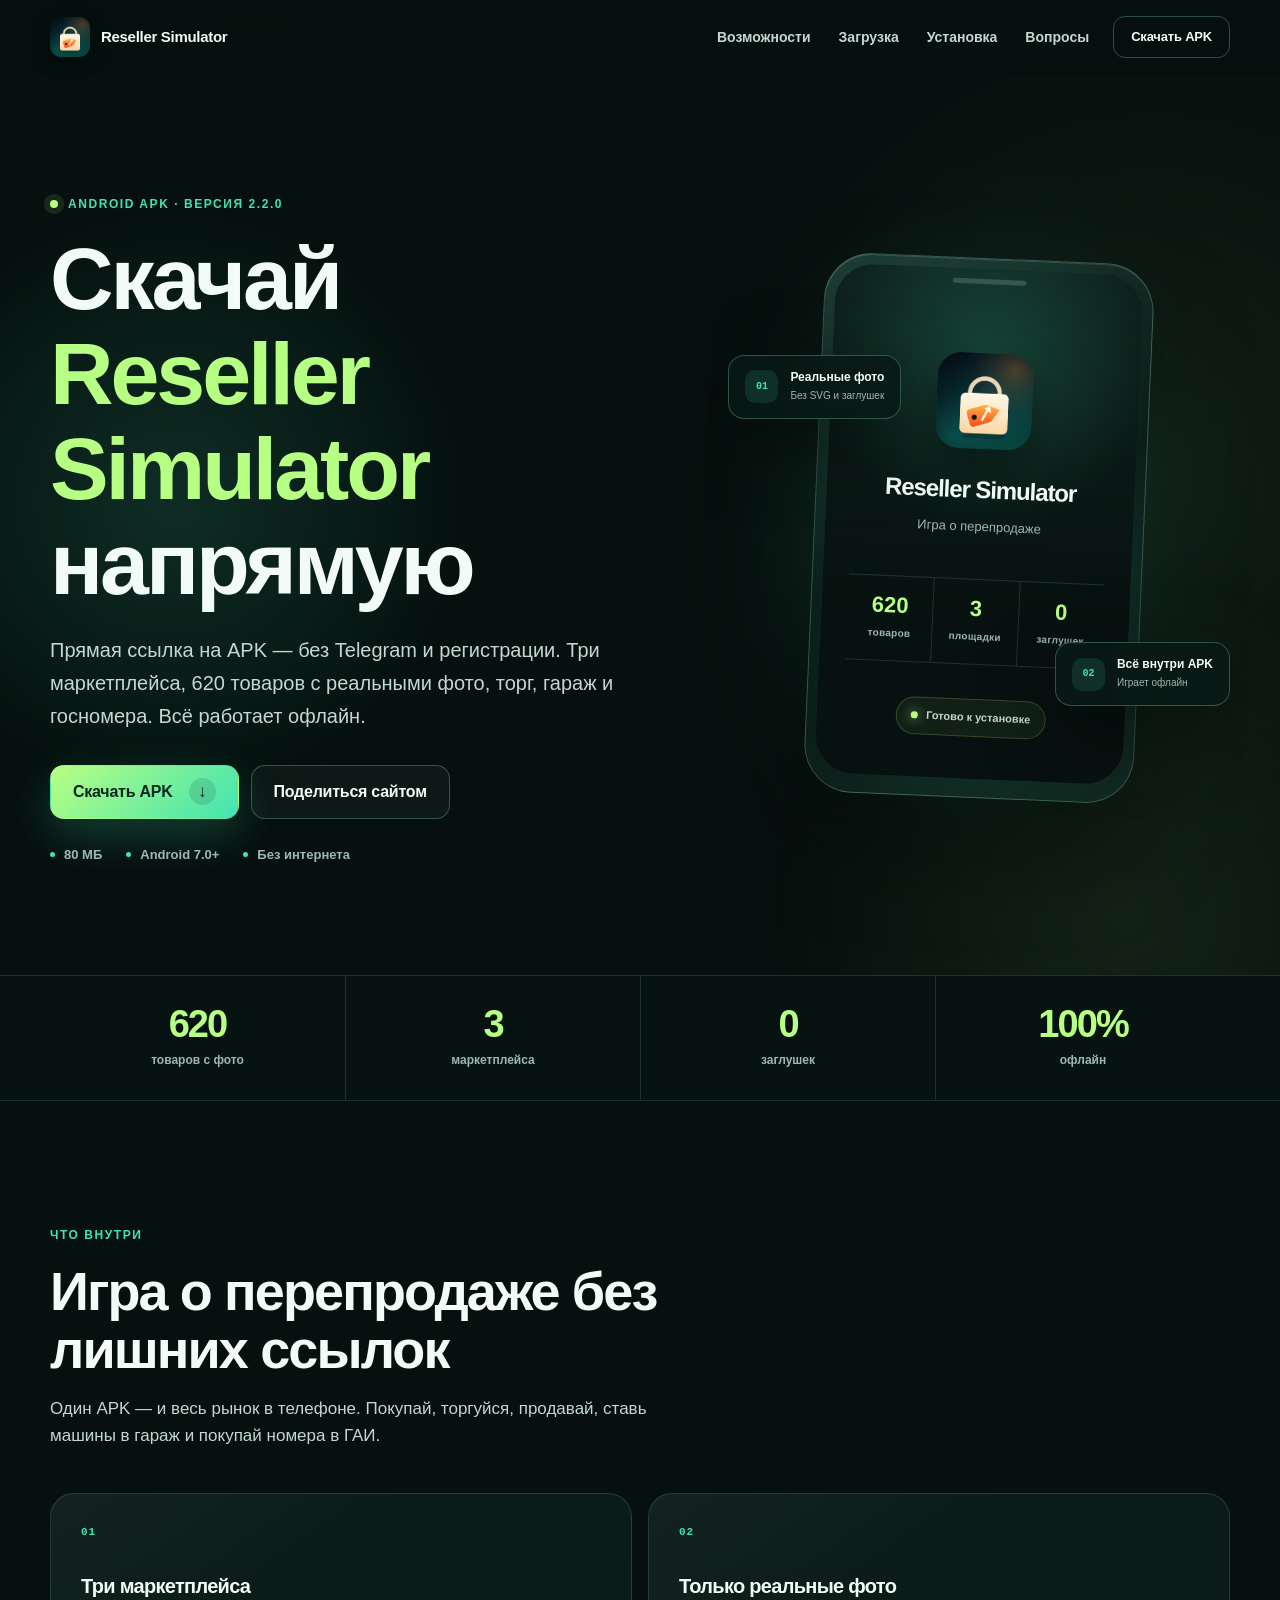
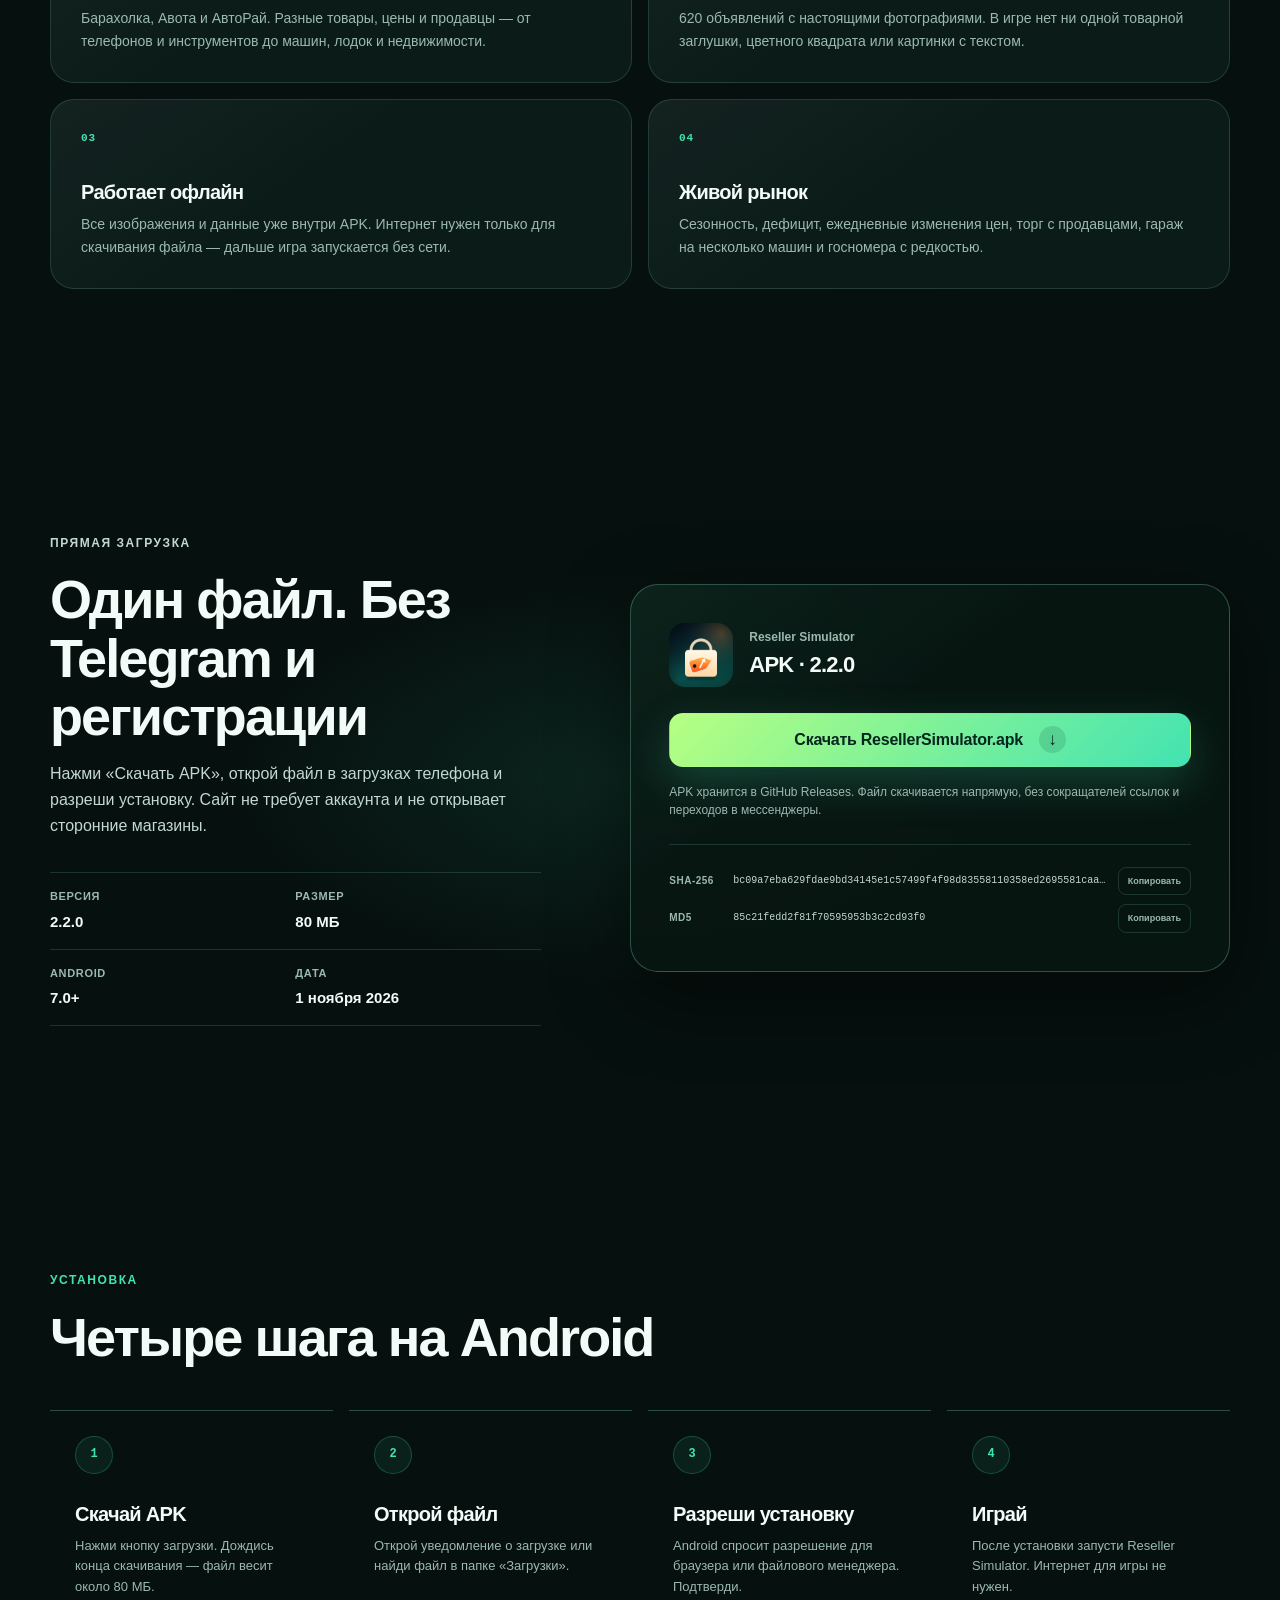
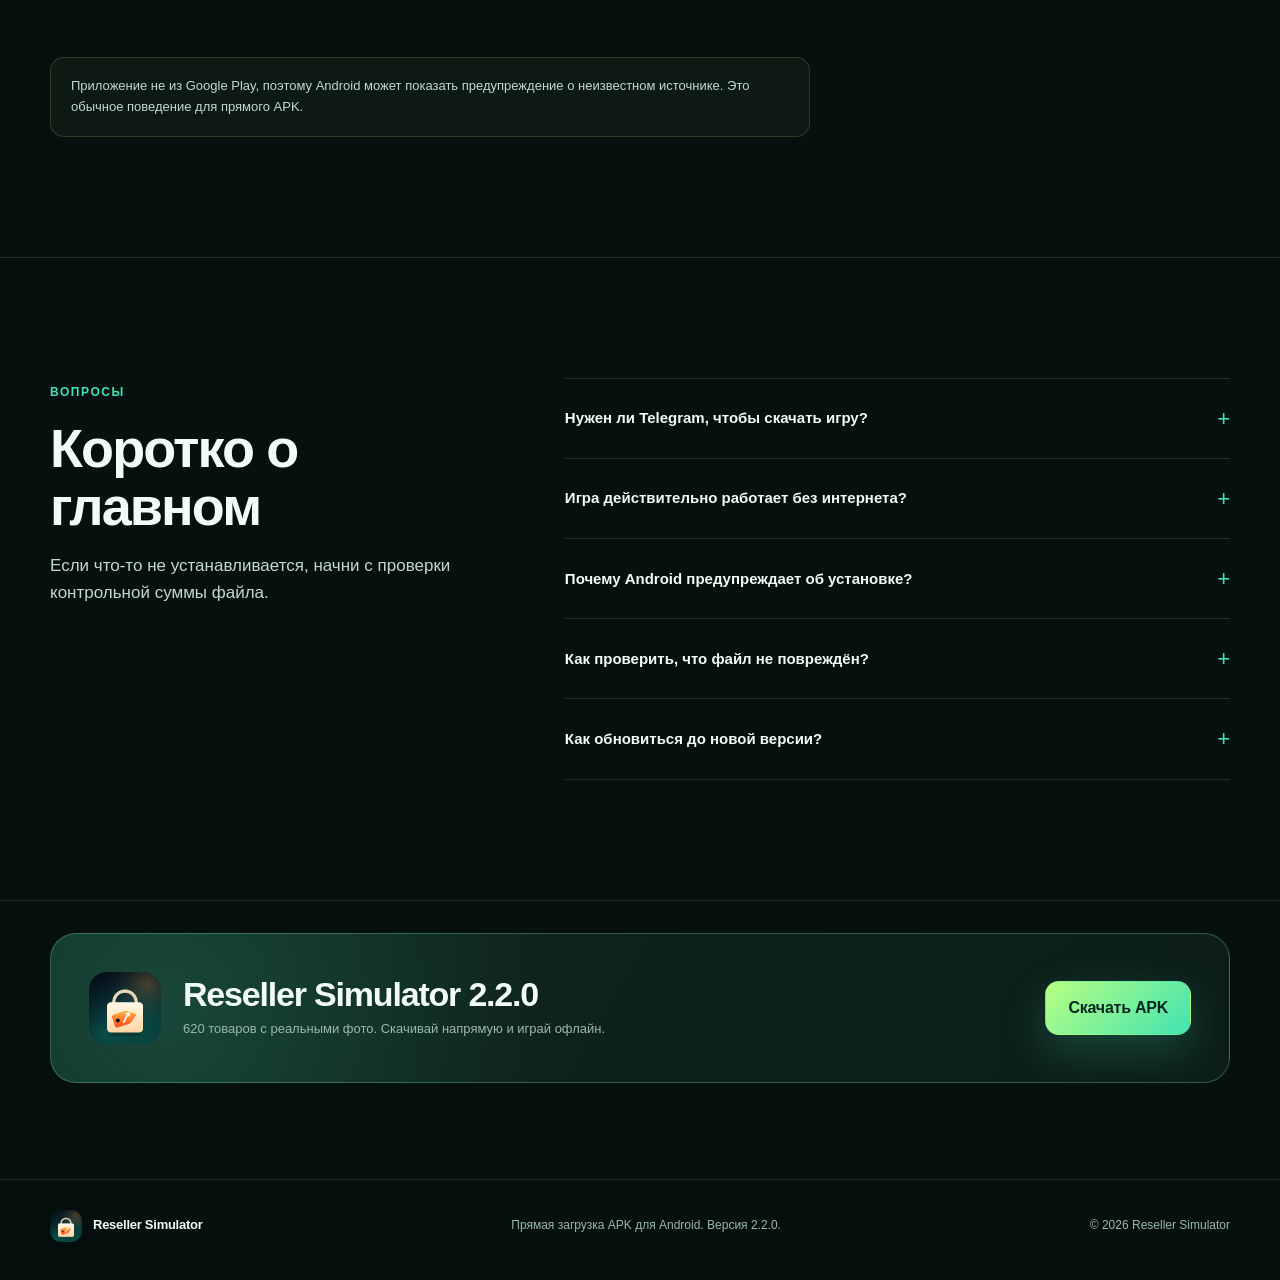
==== index.html @ 59c17ae8 "Add Reseller Simulator download site" ====
<!doctype html>
<html lang="ru">
  <head>
    <meta charset="UTF-8" />
    <meta name="viewport" content="width=device-width, initial-scale=1.0" />
    <title>Reseller Simulator — скачать APK для Android</title>
    <meta
      name="description"
      content="Прямая загрузка Reseller Simulator 2.2.0 для Android. 620 товаров с реальными фото, три маркетплейса, гараж, ГАИ и торг. Работает офлайн."
    />
    <meta name="theme-color" content="#07110f" />
    <meta property="og:type" content="website" />
    <meta property="og:title" content="Reseller Simulator — скачать APK" />
    <meta
      property="og:description"
      content="Прямая ссылка на APK без Telegram и регистрации. Версия 2.2.0, Android 7.0+, работает офлайн."
    />
    <meta property="og:image" content="./icon-512.png" />
    <link rel="icon" type="image/png" href="./icon-192.png" />
    <link rel="apple-touch-icon" href="./icon-192.png" />
    <link rel="stylesheet" href="./styles.css" />
    <script src="./app.js" defer></script>
  </head>
  <body>
    <a class="skip-link" href="#main">Перейти к содержимому</a>

    <header class="site-header">
      <div class="wrap header-inner">
        <a class="brand" href="./" aria-label="Reseller Simulator — на главную">
          <img src="./icon-192.png" alt="" width="40" height="40" />
          <span>Reseller Simulator</span>
        </a>

        <nav class="header-nav" aria-label="Основная навигация">
          <a href="#features">Возможности</a>
          <a href="#download">Загрузка</a>
          <a href="#install">Установка</a>
          <a href="#faq">Вопросы</a>
        </nav>

        <a class="button button-small" href="#download">Скачать APK</a>
      </div>
    </header>

    <main id="main">
      <section class="hero">
        <div class="hero-glow hero-glow-one" aria-hidden="true"></div>
        <div class="hero-glow hero-glow-two" aria-hidden="true"></div>

        <div class="wrap hero-grid">
          <div class="hero-copy">
            <p class="eyebrow">
              <span class="pulse-dot" aria-hidden="true"></span>
              Android APK · версия 2.2.0
            </p>

            <h1>Скачай <span>Reseller Simulator</span> напрямую</h1>

            <p class="lead">
              Прямая ссылка на APK — без Telegram и регистрации. Три маркетплейса,
              620 товаров с реальными фото, торг, гараж и госномера. Всё работает офлайн.
            </p>

            <div class="hero-actions">
              <a
                class="button button-primary button-download"
                href="https://github.com/ivan1241/reseller-simulator-site/releases/latest/download/ResellerSimulator.apk"
                download="ResellerSimulator-2.2.0.apk"
              >
                Скачать APK
                <span class="download-arrow" aria-hidden="true">↓</span>
              </a>
              <button class="button button-ghost" type="button" data-share>
                Поделиться сайтом
              </button>
            </div>

            <ul class="hero-meta" aria-label="Характеристики">
              <li>80 МБ</li>
              <li>Android 7.0+</li>
              <li>Без интернета</li>
            </ul>
          </div>

          <div class="hero-visual" aria-hidden="true">
            <div class="phone">
              <div class="phone-speaker"></div>
              <div class="phone-screen">
                <img src="./icon-512.png" alt="" width="96" height="96" />
                <strong>Reseller Simulator</strong>
                <span>Игра о перепродаже</span>

                <div class="phone-stats">
                  <div>
                    <b>620</b>
                    <small>товаров</small>
                  </div>
                  <div>
                    <b>3</b>
                    <small>площадки</small>
                  </div>
                  <div>
                    <b>0</b>
                    <small>заглушек</small>
                  </div>
                </div>

                <div class="phone-status">
                  <span class="status-dot"></span>
                  Готово к установке
                </div>
              </div>
            </div>

            <div class="float-card float-card-one">
              <span class="float-icon">01</span>
              <div>
                <strong>Реальные фото</strong>
                <small>Без SVG и заглушек</small>
              </div>
            </div>

            <div class="float-card float-card-two">
              <span class="float-icon">02</span>
              <div>
                <strong>Всё внутри APK</strong>
                <small>Играет офлайн</small>
              </div>
            </div>
          </div>
        </div>
      </section>

      <section class="stats-band" aria-label="Кратко об игре">
        <div class="wrap stats-grid">
          <div class="stat">
            <strong>620</strong>
            <span>товаров с фото</span>
          </div>
          <div class="stat">
            <strong>3</strong>
            <span>маркетплейса</span>
          </div>
          <div class="stat">
            <strong>0</strong>
            <span>заглушек</span>
          </div>
          <div class="stat">
            <strong>100%</strong>
            <span>офлайн</span>
          </div>
        </div>
      </section>

      <section class="section" id="features">
        <div class="wrap">
          <div class="section-head">
            <p class="eyebrow">Что внутри</p>
            <h2>Игра о перепродаже без лишних ссылок</h2>
            <p>
              Один APK — и весь рынок в телефоне. Покупай, торгуйся, продавай,
              ставь машины в гараж и покупай номера в ГАИ.
            </p>
          </div>

          <div class="feature-grid">
            <article class="feature-card">
              <span class="feature-number">01</span>
              <h3>Три маркетплейса</h3>
              <p>
                Барахолка, Авота и АвтоРай. Разные товары, цены и продавцы —
                от телефонов и инструментов до машин, лодок и недвижимости.
              </p>
            </article>

            <article class="feature-card">
              <span class="feature-number">02</span>
              <h3>Только реальные фото</h3>
              <p>
                620 объявлений с настоящими фотографиями. В игре нет ни одной
                товарной заглушки, цветного квадрата или картинки с текстом.
              </p>
            </article>

            <article class="feature-card">
              <span class="feature-number">03</span>
              <h3>Работает офлайн</h3>
              <p>
                Все изображения и данные уже внутри APK. Интернет нужен только
                для скачивания файла — дальше игра запускается без сети.
              </p>
            </article>

            <article class="feature-card">
              <span class="feature-number">04</span>
              <h3>Живой рынок</h3>
              <p>
                Сезонность, дефицит, ежедневные изменения цен, торг с продавцами,
                гараж на несколько машин и госномера с редкостью.
              </p>
            </article>
          </div>
        </div>
      </section>

      <section class="section download-section" id="download">
        <div class="wrap download-grid">
          <div class="download-copy">
            <p class="eyebrow">Прямая загрузка</p>
            <h2>Один файл. Без Telegram и регистрации</h2>
            <p>
              Нажми «Скачать APK», открой файл в загрузках телефона и разреши
              установку. Сайт не требует аккаунта и не открывает сторонние магазины.
            </p>

            <div class="release-meta">
              <div>
                <span>Версия</span>
                <strong>2.2.0</strong>
              </div>
              <div>
                <span>Размер</span>
                <strong>80 МБ</strong>
              </div>
              <div>
                <span>Android</span>
                <strong>7.0+</strong>
              </div>
              <div>
                <span>Дата</span>
                <strong>1 ноября 2026</strong>
              </div>
            </div>
          </div>

          <div class="download-card">
            <div class="download-card-head">
              <img src="./icon-192.png" alt="" width="64" height="64" />
              <div>
                <span>Reseller Simulator</span>
                <strong>APK · 2.2.0</strong>
              </div>
            </div>

            <a
              class="button button-primary button-wide button-download"
              href="https://github.com/ivan1241/reseller-simulator-site/releases/latest/download/ResellerSimulator.apk"
              download="ResellerSimulator-2.2.0.apk"
            >
              Скачать ResellerSimulator.apk
              <span class="download-arrow" aria-hidden="true">↓</span>
            </a>

            <p class="download-note">
              APK хранится в GitHub Releases. Файл скачивается напрямую, без сокращателей
              ссылок и переходов в мессенджеры.
            </p>

            <div class="checksum">
              <div class="checksum-row">
                <span>SHA-256</span>
                <code id="sha256">bc09a7eba629fdae9bd34145e1c57499f4f98d83558110358ed2695581caaa61</code>
                <button type="button" class="copy-button" data-copy="#sha256">Копировать</button>
              </div>
              <div class="checksum-row">
                <span>MD5</span>
                <code id="md5">85c21fedd2f81f70595953b3c2cd93f0</code>
                <button type="button" class="copy-button" data-copy="#md5">Копировать</button>
              </div>
            </div>
          </div>
        </div>
      </section>

      <section class="section" id="install">
        <div class="wrap">
          <div class="section-head">
            <p class="eyebrow">Установка</p>
            <h2>Четыре шага на Android</h2>
          </div>

          <div class="steps">
            <article class="step">
              <span>1</span>
              <h3>Скачай APK</h3>
              <p>Нажми кнопку загрузки. Дождись конца скачивания — файл весит около 80 МБ.</p>
            </article>
            <article class="step">
              <span>2</span>
              <h3>Открой файл</h3>
              <p>Открой уведомление о загрузке или найди файл в папке «Загрузки».</p>
            </article>
            <article class="step">
              <span>3</span>
              <h3>Разреши установку</h3>
              <p>Android спросит разрешение для браузера или файлового менеджера. Подтверди.</p>
            </article>
            <article class="step">
              <span>4</span>
              <h3>Играй</h3>
              <p>После установки запусти Reseller Simulator. Интернет для игры не нужен.</p>
            </article>
          </div>

          <p class="install-note">
            Приложение не из Google Play, поэтому Android может показать предупреждение
            о неизвестном источнике. Это обычное поведение для прямого APK.
          </p>
        </div>
      </section>

      <section class="section faq-section" id="faq">
        <div class="wrap faq-grid">
          <div class="section-head faq-head">
            <p class="eyebrow">Вопросы</p>
            <h2>Коротко о главном</h2>
            <p>Если что-то не устанавливается, начни с проверки контрольной суммы файла.</p>
          </div>

          <div class="faq-list">
            <details>
              <summary>Нужен ли Telegram, чтобы скачать игру?</summary>
              <p>
                Нет. Кнопка на этом сайте ведёт прямо на APK. Telegram может быть
                дополнительным способом, но не обязательным.
              </p>
            </details>

            <details>
              <summary>Игра действительно работает без интернета?</summary>
              <p>
                Да. Все фотографии и данные находятся внутри APK. Сеть нужна только
                для загрузки файла и, при желании, для новых версий сайта.
              </p>
            </details>

            <details>
              <summary>Почему Android предупреждает об установке?</summary>
              <p>
                APK скачан не из Google Play. Android показывает предупреждение для
                любых файлов, установленных вручную. Разреши установку для браузера
                или файлового менеджера, которым открываешь файл.
              </p>
            </details>

            <details>
              <summary>Как проверить, что файл не повреждён?</summary>
              <p>
                Сравни SHA-256 или MD5 из блока загрузки с контрольной суммой файла
                на телефоне. Если они совпадают, файл скачался полностью.
              </p>
            </details>

            <details>
              <summary>Как обновиться до новой версии?</summary>
              <p>
                Скачай новый APK с этой страницы и установи поверх старой версии.
                Прогресс игры хранится на телефоне и обычно сохраняется.
              </p>
            </details>
          </div>
        </div>
      </section>

      <section class="final-cta">
        <div class="wrap final-cta-inner">
          <img src="./icon-512.png" alt="" width="72" height="72" />
          <div>
            <h2>Reseller Simulator 2.2.0</h2>
            <p>620 товаров с реальными фото. Скачивай напрямую и играй офлайн.</p>
          </div>
          <a
            class="button button-primary"
            href="https://github.com/ivan1241/reseller-simulator-site/releases/latest/download/ResellerSimulator.apk"
            download="ResellerSimulator-2.2.0.apk"
          >
            Скачать APK
          </a>
        </div>
      </section>
    </main>

    <footer class="site-footer">
      <div class="wrap footer-inner">
        <div class="brand footer-brand">
          <img src="./icon-192.png" alt="" width="32" height="32" />
          <span>Reseller Simulator</span>
        </div>
        <p>Прямая загрузка APK для Android. Версия 2.2.0.</p>
        <p>© <span id="year">2026</span> Reseller Simulator</p>
      </div>
    </footer>

    <div class="toast" id="toast" role="status" aria-live="polite"></div>
  </body>
</html>
---- styles.css ----
:root {
  --bg: #06100e;
  --bg-deep: #030908;
  --panel: rgba(13, 31, 27, 0.78);
  --panel-solid: #0c1d19;
  --panel-light: #102720;
  --text: #f2fbf7;
  --muted: #9bb8b1;
  --muted-strong: #c3d8d2;
  --accent: #42e3b2;
  --accent-bright: #b7ff82;
  --accent-dark: #052c23;
  --line: rgba(160, 255, 224, 0.14);
  --line-strong: rgba(160, 255, 224, 0.26);
  --shadow: 0 24px 80px rgba(0, 0, 0, 0.42);
  --radius: 24px;
  --radius-small: 16px;
  --wrap: 1180px;
  --font: "Inter", "Segoe UI", "Roboto", "Helvetica Neue", Arial, sans-serif;
  --mono: "SFMono-Regular", "Cascadia Code", "Roboto Mono", Consolas, monospace;
}

*,
*::before,
*::after {
  box-sizing: border-box;
}

html {
  scroll-behavior: smooth;
}

body {
  margin: 0;
  background:
    radial-gradient(circle at 20% -10%, rgba(66, 227, 178, 0.12), transparent 32rem),
    radial-gradient(circle at 90% 10%, rgba(183, 255, 130, 0.06), transparent 26rem),
    var(--bg);
  color: var(--text);
  font-family: var(--font);
  font-size: 16px;
  line-height: 1.6;
  -webkit-font-smoothing: antialiased;
  text-rendering: optimizeLegibility;
}

::selection {
  background: rgba(66, 227, 178, 0.32);
  color: #ffffff;
}

a {
  color: inherit;
  text-decoration: none;
}

button,
input {
  font: inherit;
}

button {
  color: inherit;
}

img {
  max-width: 100%;
  height: auto;
}

h1,
h2,
h3,
p {
  margin-top: 0;
}

h1,
h2,
h3 {
  line-height: 1.08;
  letter-spacing: -0.035em;
}

h1 {
  margin-bottom: 22px;
  font-size: clamp(44px, 7.4vw, 88px);
  font-weight: 850;
}

h2 {
  margin-bottom: 16px;
  font-size: clamp(32px, 4.6vw, 54px);
  font-weight: 820;
}

h3 {
  margin-bottom: 10px;
  font-size: 20px;
  font-weight: 760;
}

p {
  color: var(--muted);
}

.wrap {
  width: min(calc(100% - 40px), var(--wrap));
  margin-inline: auto;
}

.skip-link {
  position: fixed;
  z-index: 1000;
  top: 12px;
  left: 12px;
  padding: 10px 14px;
  border-radius: 10px;
  background: var(--accent);
  color: var(--accent-dark);
  font-weight: 800;
  transform: translateY(-160%);
  transition: transform 160ms ease;
}

.skip-link:focus {
  transform: translateY(0);
}

.site-header {
  position: sticky;
  z-index: 100;
  top: 0;
  border-bottom: 1px solid transparent;
  background: rgba(6, 16, 14, 0.72);
  backdrop-filter: blur(18px);
  -webkit-backdrop-filter: blur(18px);
}

.header-inner {
  display: flex;
  align-items: center;
  justify-content: space-between;
  min-height: 74px;
  gap: 24px;
}

.brand {
  display: inline-flex;
  align-items: center;
  gap: 11px;
  font-size: 15px;
  font-weight: 800;
  letter-spacing: -0.02em;
}

.brand img {
  border-radius: 11px;
  box-shadow: 0 6px 18px rgba(0, 0, 0, 0.28);
}

.header-nav {
  display: flex;
  align-items: center;
  gap: 28px;
  margin-left: auto;
  color: var(--muted-strong);
  font-size: 14px;
  font-weight: 620;
}

.header-nav a {
  transition: color 160ms ease;
}

.header-nav a:hover,
.header-nav a:focus-visible {
  color: var(--accent);
}

.button {
  display: inline-flex;
  align-items: center;
  justify-content: center;
  min-height: 54px;
  padding: 0 22px;
  border: 1px solid var(--line-strong);
  border-radius: 14px;
  background: transparent;
  color: var(--text);
  font-weight: 800;
  letter-spacing: -0.015em;
  cursor: pointer;
  transition: transform 160ms ease, border-color 160ms ease, background 160ms ease,
    box-shadow 160ms ease;
}

.button:hover {
  transform: translateY(-2px);
  border-color: rgba(183, 255, 130, 0.48);
}

.button:focus-visible,
.copy-button:focus-visible,
summary:focus-visible {
  outline: 2px solid var(--accent);
  outline-offset: 3px;
}

.button-primary {
  border-color: transparent;
  background: linear-gradient(135deg, var(--accent-bright), var(--accent));
  color: #03271f;
  box-shadow: 0 16px 44px rgba(66, 227, 178, 0.22);
}

.button-primary:hover {
  box-shadow: 0 20px 54px rgba(66, 227, 178, 0.32);
}

.button-ghost {
  background: rgba(255, 255, 255, 0.035);
}

.button-small {
  min-height: 42px;
  padding: 0 17px;
  border-radius: 12px;
  font-size: 13px;
}

.button-wide {
  width: 100%;
}

.button-download {
  gap: 16px;
}

.download-arrow {
  display: grid;
  width: 27px;
  height: 27px;
  place-items: center;
  border-radius: 50%;
  background: rgba(3, 39, 31, 0.13);
  font-size: 17px;
  line-height: 1;
}

.hero {
  position: relative;
  overflow: hidden;
  padding: clamp(62px, 9vw, 116px) 0 clamp(66px, 9vw, 110px);
}

.hero-glow {
  position: absolute;
  z-index: -1;
  border-radius: 50%;
  filter: blur(2px);
  pointer-events: none;
}

.hero-glow-one {
  top: 8%;
  left: -14%;
  width: 44rem;
  height: 44rem;
  background: radial-gradient(circle, rgba(66, 227, 178, 0.14), transparent 62%);
}

.hero-glow-two {
  right: -18%;
  bottom: -36%;
  width: 48rem;
  height: 48rem;
  background: radial-gradient(circle, rgba(183, 255, 130, 0.08), transparent 66%);
}

.hero-grid {
  display: grid;
  grid-template-columns: minmax(0, 1.08fr) minmax(320px, 0.92fr);
  align-items: center;
  gap: clamp(48px, 7vw, 96px);
}

.hero-copy {
  max-width: 680px;
}

.eyebrow {
  display: inline-flex;
  align-items: center;
  gap: 10px;
  margin-bottom: 20px;
  color: var(--accent);
  font-size: 12px;
  font-weight: 820;
  letter-spacing: 0.13em;
  line-height: 1.2;
  text-transform: uppercase;
}

.pulse-dot {
  width: 8px;
  height: 8px;
  border-radius: 50%;
  background: var(--accent-bright);
  box-shadow: 0 0 0 6px rgba(183, 255, 130, 0.1);
  animation: pulse 2.4s ease-in-out infinite;
}

.hero h1 {
  max-width: 740px;
}

.hero h1 span {
  color: var(--accent-bright);
}

.lead {
  max-width: 590px;
  margin-bottom: 32px;
  color: var(--muted-strong);
  font-size: clamp(17px, 2vw, 20px);
  line-height: 1.65;
}

.hero-actions {
  display: flex;
  flex-wrap: wrap;
  gap: 12px;
  margin-bottom: 26px;
}

.hero-meta {
  display: flex;
  flex-wrap: wrap;
  gap: 10px 24px;
  margin: 0;
  padding: 0;
  color: var(--muted);
  font-size: 13px;
  font-weight: 680;
  list-style: none;
}

.hero-meta li {
  display: flex;
  align-items: center;
  gap: 9px;
}

.hero-meta li::before {
  width: 5px;
  height: 5px;
  border-radius: 50%;
  background: var(--accent);
  content: "";
}

.hero-visual {
  position: relative;
  display: flex;
  justify-content: center;
  min-height: 540px;
}

.phone {
  position: relative;
  width: min(100%, 330px);
  padding: 10px;
  border: 1px solid rgba(190, 255, 230, 0.22);
  border-radius: 48px;
  background: linear-gradient(155deg, #1d3b34, #07110f 48%, #102720);
  box-shadow:
    0 46px 100px rgba(0, 0, 0, 0.48),
    inset 0 1px 0 rgba(255, 255, 255, 0.13);
  transform: rotate(2.5deg);
}

.phone::before {
  position: absolute;
  z-index: -1;
  inset: 8%;
  border-radius: 50%;
  background: rgba(66, 227, 178, 0.22);
  filter: blur(70px);
  content: "";
}

.phone-speaker {
  position: absolute;
  z-index: 2;
  top: 20px;
  left: 50%;
  width: 74px;
  height: 5px;
  border-radius: 99px;
  background: rgba(255, 255, 255, 0.16);
  transform: translateX(-50%);
}

.phone-screen {
  display: flex;
  min-height: 510px;
  padding: 72px 26px 30px;
  flex-direction: column;
  align-items: center;
  justify-content: center;
  border-radius: 39px;
  background:
    radial-gradient(circle at 50% 18%, rgba(66, 227, 178, 0.2), transparent 38%),
    linear-gradient(180deg, #0d211c, #07110f 70%);
  text-align: center;
}

.phone-screen > img {
  width: 96px;
  height: 96px;
  margin-bottom: 22px;
  border-radius: 24px;
  box-shadow: 0 20px 44px rgba(0, 0, 0, 0.38);
}

.phone-screen > strong {
  margin-bottom: 7px;
  font-size: 24px;
  font-weight: 820;
  letter-spacing: -0.045em;
}

.phone-screen > span {
  color: var(--muted);
  font-size: 13px;
}

.phone-stats {
  display: grid;
  width: 100%;
  margin-top: 42px;
  grid-template-columns: repeat(3, 1fr);
  border-top: 1px solid var(--line);
  border-bottom: 1px solid var(--line);
}

.phone-stats div {
  padding: 17px 5px;
}

.phone-stats div + div {
  border-left: 1px solid var(--line);
}

.phone-stats b {
  display: block;
  color: var(--accent-bright);
  font-size: 22px;
  font-weight: 850;
  line-height: 1.1;
}

.phone-stats small {
  color: var(--muted);
  font-size: 10px;
  font-weight: 680;
  letter-spacing: 0.03em;
}

.phone-status {
  display: inline-flex;
  align-items: center;
  gap: 8px;
  margin-top: 34px;
  padding: 9px 14px;
  border: 1px solid rgba(183, 255, 130, 0.2);
  border-radius: 99px;
  background: rgba(183, 255, 130, 0.06);
  color: var(--muted-strong);
  font-size: 11px;
  font-weight: 760;
}

.status-dot {
  width: 7px;
  height: 7px;
  border-radius: 50%;
  background: var(--accent-bright);
  box-shadow: 0 0 12px rgba(183, 255, 130, 0.8);
}

.float-card {
  position: absolute;
  display: flex;
  align-items: center;
  gap: 12px;
  padding: 14px 16px;
  border: 1px solid var(--line-strong);
  border-radius: 16px;
  background: rgba(9, 25, 21, 0.86);
  box-shadow: var(--shadow);
  backdrop-filter: blur(16px);
  -webkit-backdrop-filter: blur(16px);
}

.float-card-one {
  top: 18%;
  left: 0;
  animation: float 7s ease-in-out infinite;
}

.float-card-two {
  right: 0;
  bottom: 17%;
  animation: float 8s ease-in-out 1.2s infinite;
}

.float-icon {
  display: grid;
  width: 33px;
  height: 33px;
  place-items: center;
  border-radius: 10px;
  background: rgba(66, 227, 178, 0.12);
  color: var(--accent);
  font-family: var(--mono);
  font-size: 10px;
  font-weight: 800;
}

.float-card strong,
.float-card small {
  display: block;
}

.float-card strong {
  font-size: 12px;
  line-height: 1.3;
}

.float-card small {
  margin-top: 2px;
  color: var(--muted);
  font-size: 10px;
}

.stats-band {
  border-top: 1px solid var(--line);
  border-bottom: 1px solid var(--line);
  background: rgba(8, 22, 18, 0.5);
}

.stats-grid {
  display: grid;
  grid-template-columns: repeat(4, 1fr);
}

.stat {
  padding: 28px 22px;
  text-align: center;
}

.stat + .stat {
  border-left: 1px solid var(--line);
}

.stat strong {
  display: block;
  color: var(--accent-bright);
  font-size: clamp(28px, 4vw, 38px);
  font-weight: 860;
  letter-spacing: -0.05em;
  line-height: 1.1;
}

.stat span {
  color: var(--muted);
  font-size: 12px;
  font-weight: 680;
}

.section {
  padding: clamp(76px, 10vw, 120px) 0;
}

.section-head {
  max-width: 660px;
  margin-bottom: 44px;
}

.section-head p:last-child {
  margin-bottom: 0;
  color: var(--muted-strong);
  font-size: 17px;
}

.feature-grid {
  display: grid;
  grid-template-columns: repeat(2, 1fr);
  gap: 16px;
}

.feature-card {
  position: relative;
  overflow: hidden;
  padding: 30px;
  border: 1px solid var(--line);
  border-radius: var(--radius);
  background:
    linear-gradient(145deg, rgba(255, 255, 255, 0.035), transparent 44%),
    var(--panel);
  transition: transform 180ms ease, border-color 180ms ease, background 180ms ease;
}

.feature-card:hover {
  border-color: var(--line-strong);
  background: var(--panel-light);
  transform: translateY(-3px);
}

.feature-number {
  display: block;
  margin-bottom: 34px;
  color: var(--accent);
  font-family: var(--mono);
  font-size: 11px;
  font-weight: 700;
  letter-spacing: 0.08em;
}

.feature-card p {
  margin-bottom: 0;
  font-size: 14px;
}

.download-section {
  position: relative;
}

.download-section::before {
  position: absolute;
  z-index: -1;
  top: 50%;
  left: 50%;
  width: min(900px, 88vw);
  height: 430px;
  border-radius: 50%;
  background: radial-gradient(ellipse, rgba(66, 227, 178, 0.1), transparent 68%);
  content: "";
  transform: translate(-50%, -50%);
}

.download-grid {
  display: grid;
  grid-template-columns: minmax(0, 0.9fr) minmax(360px, 1.1fr);
  align-items: center;
  gap: clamp(40px, 7vw, 90px);
}

.download-copy p {
  max-width: 520px;
  color: var(--muted-strong);
}

.release-meta {
  display: grid;
  max-width: 520px;
  margin-top: 34px;
  grid-template-columns: repeat(2, 1fr);
  border-top: 1px solid var(--line);
}

.release-meta div {
  padding: 15px 0;
  border-bottom: 1px solid var(--line);
}

.release-meta span,
.release-meta strong {
  display: block;
}

.release-meta span {
  color: var(--muted);
  font-size: 11px;
  font-weight: 700;
  letter-spacing: 0.06em;
  text-transform: uppercase;
}

.release-meta strong {
  margin-top: 4px;
  font-size: 15px;
  font-weight: 760;
}

.download-card {
  padding: clamp(24px, 4vw, 38px);
  border: 1px solid var(--line-strong);
  border-radius: 28px;
  background:
    linear-gradient(145deg, rgba(66, 227, 178, 0.065), transparent 38%),
    rgba(8, 22, 18, 0.88);
  box-shadow: var(--shadow);
}

.download-card-head {
  display: flex;
  align-items: center;
  gap: 16px;
  margin-bottom: 26px;
}

.download-card-head img {
  border-radius: 16px;
}

.download-card-head span,
.download-card-head strong {
  display: block;
}

.download-card-head span {
  color: var(--muted);
  font-size: 12px;
  font-weight: 680;
}

.download-card-head strong {
  font-size: 22px;
  font-weight: 820;
  letter-spacing: -0.035em;
}

.download-note {
  margin: 16px 0 24px;
  font-size: 12px;
  line-height: 1.55;
}

.checksum {
  display: grid;
  gap: 9px;
  padding-top: 22px;
  border-top: 1px solid var(--line);
}

.checksum-row {
  display: grid;
  grid-template-columns: 54px minmax(0, 1fr) auto;
  align-items: center;
  gap: 10px;
}

.checksum-row > span {
  color: var(--muted);
  font-size: 10px;
  font-weight: 800;
  letter-spacing: 0.05em;
}

.checksum-row code {
  overflow: hidden;
  color: var(--muted-strong);
  font-family: var(--mono);
  font-size: 10px;
  text-overflow: ellipsis;
  white-space: nowrap;
}

.copy-button {
  padding: 6px 9px;
  border: 1px solid var(--line);
  border-radius: 8px;
  background: transparent;
  color: var(--muted);
  font-size: 9px;
  font-weight: 760;
  cursor: pointer;
  transition: color 150ms ease, border-color 150ms ease;
}

.copy-button:hover {
  border-color: var(--line-strong);
  color: var(--accent);
}

.steps {
  display: grid;
  grid-template-columns: repeat(4, 1fr);
  gap: 16px;
}

.step {
  padding: 25px;
  border-top: 1px solid var(--line-strong);
}

.step > span {
  display: grid;
  width: 38px;
  height: 38px;
  margin-bottom: 30px;
  place-items: center;
  border: 1px solid rgba(66, 227, 178, 0.24);
  border-radius: 50%;
  background: rgba(66, 227, 178, 0.08);
  color: var(--accent);
  font-family: var(--mono);
  font-size: 12px;
  font-weight: 800;
}

.step p {
  margin-bottom: 0;
  font-size: 13px;
}

.install-note {
  max-width: 760px;
  margin: 34px 0 0;
  padding: 18px 20px;
  border: 1px solid rgba(183, 255, 130, 0.16);
  border-radius: 14px;
  background: rgba(183, 255, 130, 0.045);
  color: var(--muted-strong);
  font-size: 13px;
}

.faq-section {
  border-top: 1px solid var(--line);
  border-bottom: 1px solid var(--line);
  background: rgba(8, 22, 18, 0.36);
}

.faq-grid {
  display: grid;
  grid-template-columns: minmax(0, 0.78fr) minmax(0, 1.22fr);
  align-items: start;
  gap: clamp(36px, 7vw, 90px);
}

.faq-head {
  position: sticky;
  top: 110px;
  margin-bottom: 0;
}

.faq-list {
  display: grid;
}

.faq-list details {
  border-bottom: 1px solid var(--line);
}

.faq-list details:first-child {
  border-top: 1px solid var(--line);
}

.faq-list summary {
  display: flex;
  align-items: center;
  justify-content: space-between;
  gap: 20px;
  padding: 22px 0;
  font-size: 15px;
  font-weight: 720;
  cursor: pointer;
  list-style: none;
}

.faq-list summary::-webkit-details-marker {
  display: none;
}

.faq-list summary::after {
  flex: 0 0 auto;
  color: var(--accent);
  font-size: 22px;
  font-weight: 300;
  content: "+";
  transition: transform 160ms ease;
}

.faq-list details[open] summary::after {
  transform: rotate(45deg);
}

.faq-list details p {
  max-width: 680px;
  margin: 0;
  padding: 0 32px 24px 0;
  font-size: 14px;
}

.final-cta {
  padding: 32px 0 96px;
}

.final-cta-inner {
  display: flex;
  align-items: center;
  gap: 22px;
  padding: clamp(24px, 4vw, 38px);
  border: 1px solid var(--line-strong);
  border-radius: 26px;
  background:
    radial-gradient(circle at 10% 50%, rgba(66, 227, 178, 0.18), transparent 35%),
    linear-gradient(120deg, var(--panel-light), var(--panel-solid));
}

.final-cta-inner img {
  flex: 0 0 auto;
  border-radius: 18px;
}

.final-cta-inner h2 {
  margin-bottom: 6px;
  font-size: clamp(23px, 3vw, 34px);
}

.final-cta-inner p {
  margin-bottom: 0;
  font-size: 13px;
}

.final-cta-inner .button {
  margin-left: auto;
  flex: 0 0 auto;
}

.site-footer {
  padding: 30px 0 38px;
  border-top: 1px solid var(--line);
}

.footer-inner {
  display: flex;
  align-items: center;
  justify-content: space-between;
  gap: 18px 28px;
  color: var(--muted);
  font-size: 12px;
}

.footer-inner p {
  margin: 0;
}

.footer-brand {
  color: var(--text);
  font-size: 13px;
}

.toast {
  position: fixed;
  z-index: 200;
  right: 20px;
  bottom: 20px;
  max-width: min(360px, calc(100% - 40px));
  padding: 12px 16px;
  border: 1px solid var(--line-strong);
  border-radius: 12px;
  background: #0d211c;
  box-shadow: var(--shadow);
  color: var(--text);
  font-size: 13px;
  font-weight: 680;
  opacity: 0;
  pointer-events: none;
  transform: translateY(12px);
  transition: opacity 180ms ease, transform 180ms ease;
}

.toast.is-visible {
  opacity: 1;
  transform: translateY(0);
}

@keyframes pulse {
  0%,
  100% {
    box-shadow: 0 0 0 4px rgba(183, 255, 130, 0.08);
  }
  50% {
    box-shadow: 0 0 0 9px rgba(183, 255, 130, 0.02);
  }
}

@keyframes float {
  0%,
  100% {
    transform: translateY(0);
  }
  50% {
    transform: translateY(-10px);
  }
}

@media (max-width: 980px) {
  .header-nav {
    display: none;
  }

  .hero-grid {
    grid-template-columns: 1fr;
  }

  .hero-copy {
    max-width: 780px;
  }

  .hero-visual {
    min-height: 500px;
  }

  .download-grid {
    grid-template-columns: 1fr;
  }

  .download-copy {
    max-width: 680px;
  }

  .faq-grid {
    grid-template-columns: 1fr;
  }

  .faq-head {
    position: static;
  }

  .steps {
    grid-template-columns: repeat(2, 1fr);
  }
}

@media (max-width: 680px) {
  .wrap {
    width: min(calc(100% - 28px), var(--wrap));
  }

  .header-inner {
    min-height: 64px;
  }

  .brand span {
    display: none;
  }

  .brand img {
    width: 36px;
    height: 36px;
  }

  .button-small {
    min-height: 38px;
    padding: 0 13px;
    font-size: 12px;
  }

  .hero {
    padding-top: 46px;
  }

  .hero-actions {
    display: grid;
    grid-template-columns: 1fr;
  }

  .hero-actions .button {
    width: 100%;
  }

  .hero-visual {
    min-height: 450px;
  }

  .phone {
    width: min(100%, 300px);
    transform: none;
  }

  .phone-screen {
    min-height: 460px;
    padding-inline: 20px;
  }

  .float-card {
    padding: 10px 12px;
  }

  .float-card-one {
    top: 8%;
    left: -4px;
  }

  .float-card-two {
    right: -4px;
    bottom: 8%;
  }

  .stats-grid {
    grid-template-columns: repeat(2, 1fr);
  }

  .stat + .stat {
    border-left: 0;
  }

  .stat:nth-child(even) {
    border-left: 1px solid var(--line);
  }

  .stat:nth-child(n + 3) {
    border-top: 1px solid var(--line);
  }

  .feature-grid {
    grid-template-columns: 1fr;
  }

  .feature-card {
    padding: 24px;
  }

  .feature-number {
    margin-bottom: 24px;
  }

  .steps {
    grid-template-columns: 1fr;
  }

  .step {
    display: grid;
    grid-template-columns: 44px 1fr;
    column-gap: 14px;
    padding: 18px 0;
  }

  .step > span {
    margin-bottom: 0;
    grid-row: span 2;
  }

  .step h3,
  .step p {
    grid-column: 2;
  }

  .checksum-row {
    grid-template-columns: 46px minmax(0, 1fr);
  }

  .checksum-row .copy-button {
    grid-column: 2;
    justify-self: start;
  }

  .final-cta-inner {
    align-items: flex-start;
    flex-wrap: wrap;
  }

  .final-cta-inner .button {
    width: 100%;
    margin-left: 0;
  }

  .footer-inner {
    align-items: flex-start;
    flex-direction: column;
  }
}

@media (prefers-reduced-motion: reduce) {
  *,
  *::before,
  *::after {
    scroll-behavior: auto !important;
    animation-duration: 0.01ms !important;
    animation-iteration-count: 1 !important;
    transition-duration: 0.01ms !important;
  }
}
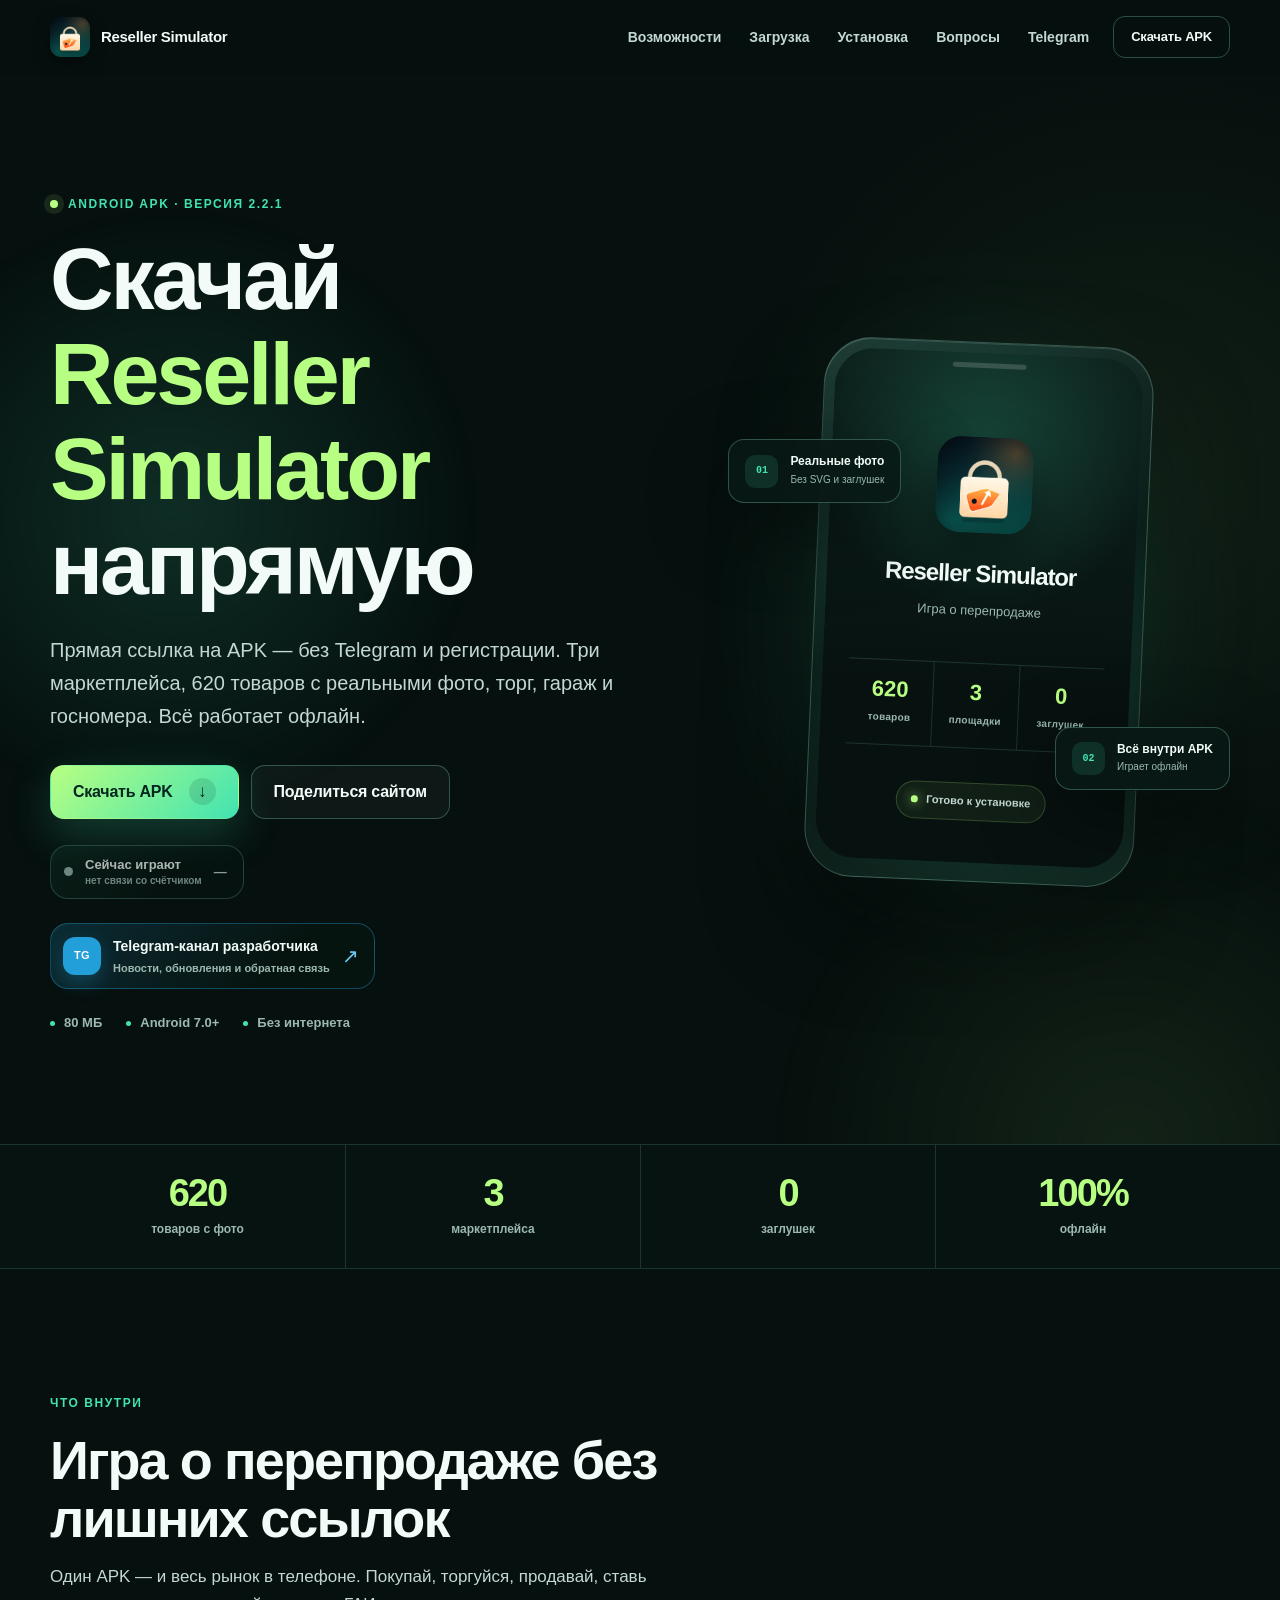
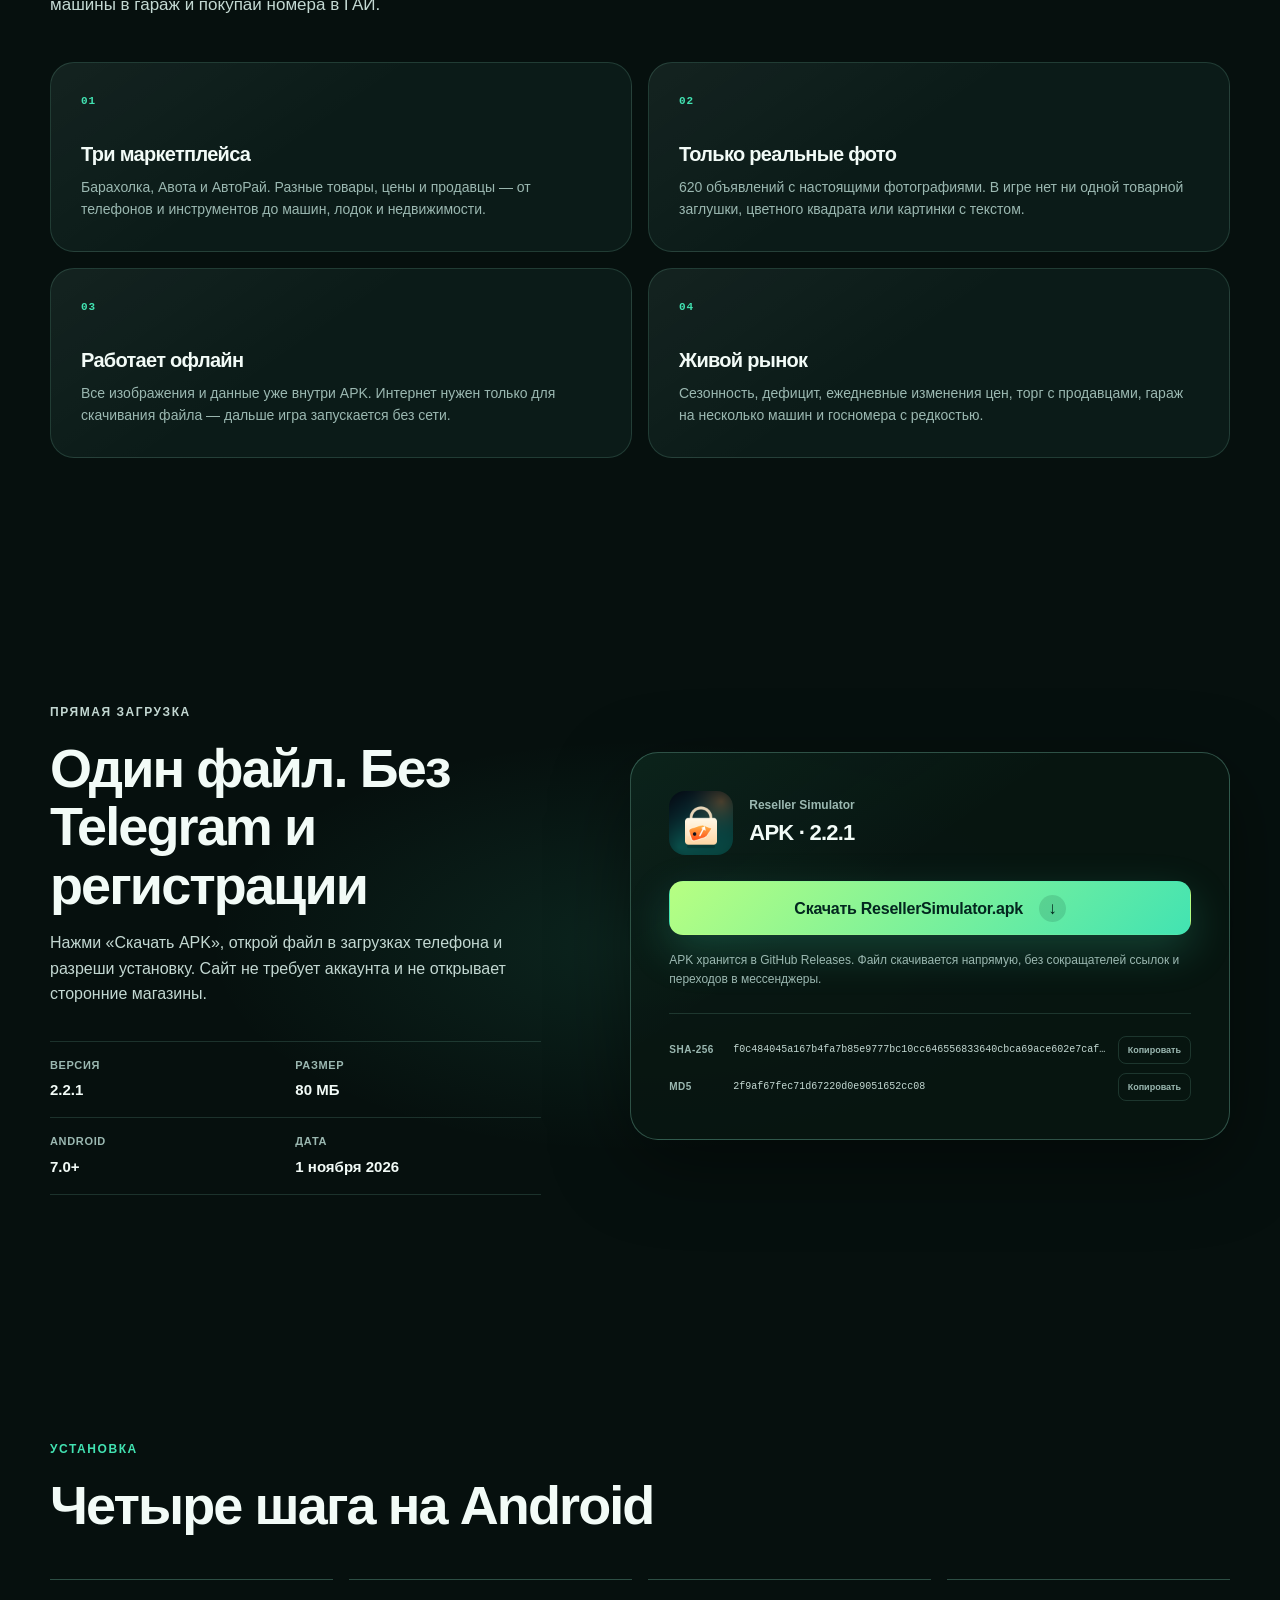
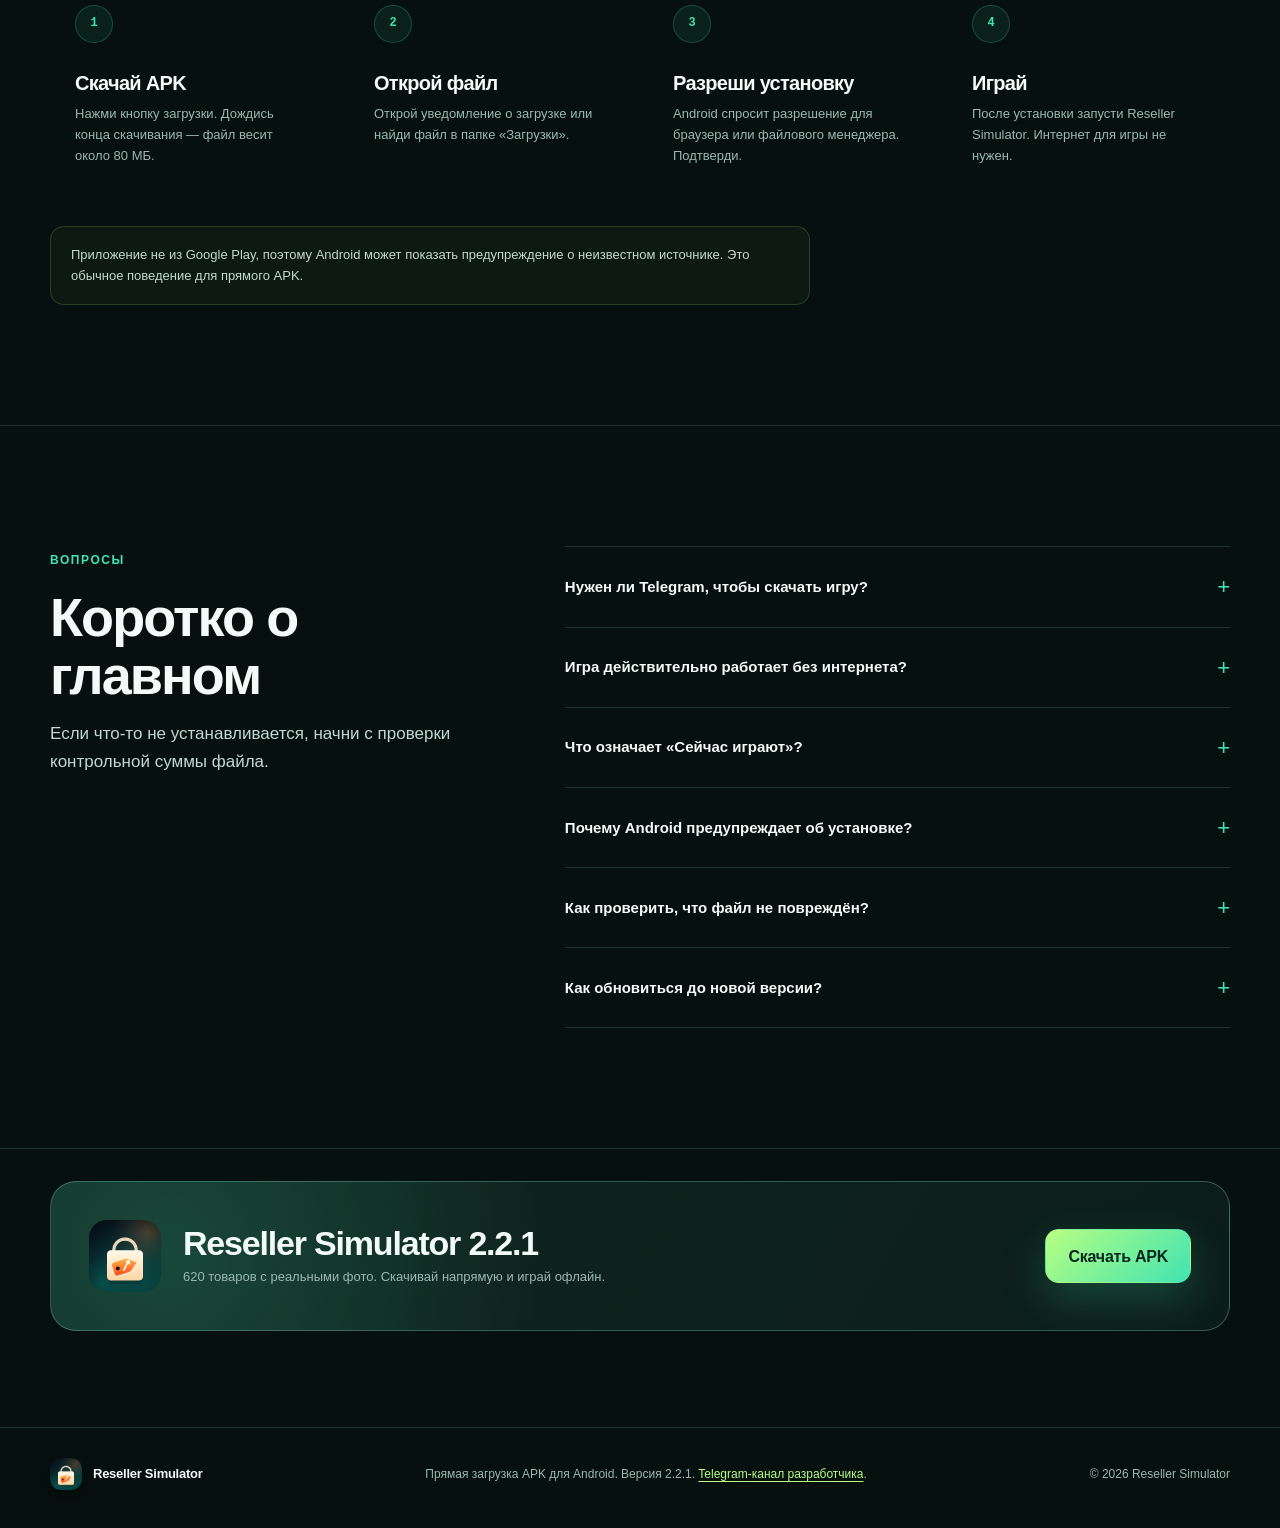
==== commit 30785c27: "Update site for 2.2.1 with live counter and Telegram" ====
--- a/index.html
+++ b/index.html
@@ -6,14 +6,14 @@
     <title>Reseller Simulator — скачать APK для Android</title>
     <meta
       name="description"
-      content="Прямая загрузка Reseller Simulator 2.2.0 для Android. 620 товаров с реальными фото, три маркетплейса, гараж, ГАИ и торг. Работает офлайн."
+      content="Прямая загрузка Reseller Simulator 2.2.1 для Android. 620 товаров с реальными фото, три маркетплейса, гараж, ГАИ и торг. Работает офлайн."
     />
     <meta name="theme-color" content="#07110f" />
     <meta property="og:type" content="website" />
     <meta property="og:title" content="Reseller Simulator — скачать APK" />
     <meta
       property="og:description"
-      content="Прямая ссылка на APK без Telegram и регистрации. Версия 2.2.0, Android 7.0+, работает офлайн."
+      content="Прямая ссылка на APK без Telegram и регистрации. Версия 2.2.1, Android 7.0+, работает офлайн."
     />
     <meta property="og:image" content="./icon-512.png" />
     <link rel="icon" type="image/png" href="./icon-192.png" />
@@ -36,6 +36,7 @@
           <a href="#download">Загрузка</a>
           <a href="#install">Установка</a>
           <a href="#faq">Вопросы</a>
+          <a href="https://t.me/resellersim" target="_blank" rel="noopener">Telegram</a>
         </nav>
 
         <a class="button button-small" href="#download">Скачать APK</a>
@@ -51,7 +52,7 @@
           <div class="hero-copy">
             <p class="eyebrow">
               <span class="pulse-dot" aria-hidden="true"></span>
-              Android APK · версия 2.2.0
+              Android APK · версия 2.2.1
             </p>
 
             <h1>Скачай <span>Reseller Simulator</span> напрямую</h1>
@@ -65,7 +66,7 @@
               <a
                 class="button button-primary button-download"
                 href="https://github.com/ivan1241/reseller-simulator-site/releases/latest/download/ResellerSimulator.apk"
-                download="ResellerSimulator-2.2.0.apk"
+                download="ResellerSimulator-2.2.1.apk"
               >
                 Скачать APK
                 <span class="download-arrow" aria-hidden="true">↓</span>
@@ -74,6 +75,24 @@
                 Поделиться сайтом
               </button>
             </div>
+
+            <div class="online-card" id="online-widget" aria-live="polite" aria-atomic="true">
+              <span class="online-pulse" aria-hidden="true"></span>
+              <div class="online-copy">
+                <span>Сейчас играют</span>
+                <small id="online-note">подключаемся к счётчику</small>
+              </div>
+              <strong id="online-count">—</strong>
+            </div>
+
+            <a class="telegram-card" href="https://t.me/resellersim" target="_blank" rel="noopener">
+              <span class="telegram-mark" aria-hidden="true">TG</span>
+              <span class="telegram-copy">
+                <strong>Telegram-канал разработчика</strong>
+                <small>Новости, обновления и обратная связь</small>
+              </span>
+              <span class="telegram-arrow" aria-hidden="true">↗</span>
+            </a>
 
             <ul class="hero-meta" aria-label="Характеристики">
               <li>80 МБ</li>
@@ -216,7 +235,7 @@
             <div class="release-meta">
               <div>
                 <span>Версия</span>
-                <strong>2.2.0</strong>
+                <strong>2.2.1</strong>
               </div>
               <div>
                 <span>Размер</span>
@@ -238,14 +257,14 @@
               <img src="./icon-192.png" alt="" width="64" height="64" />
               <div>
                 <span>Reseller Simulator</span>
-                <strong>APK · 2.2.0</strong>
+                <strong>APK · 2.2.1</strong>
               </div>
             </div>
 
             <a
               class="button button-primary button-wide button-download"
               href="https://github.com/ivan1241/reseller-simulator-site/releases/latest/download/ResellerSimulator.apk"
-              download="ResellerSimulator-2.2.0.apk"
+              download="ResellerSimulator-2.2.1.apk"
             >
               Скачать ResellerSimulator.apk
               <span class="download-arrow" aria-hidden="true">↓</span>
@@ -259,12 +278,12 @@
             <div class="checksum">
               <div class="checksum-row">
                 <span>SHA-256</span>
-                <code id="sha256">bc09a7eba629fdae9bd34145e1c57499f4f98d83558110358ed2695581caaa61</code>
+                <code id="sha256">f0c484045a167b4fa7b85e9777bc10cc646556833640cbca69ace602e7caf5c5</code>
                 <button type="button" class="copy-button" data-copy="#sha256">Копировать</button>
               </div>
               <div class="checksum-row">
                 <span>MD5</span>
-                <code id="md5">85c21fedd2f81f70595953b3c2cd93f0</code>
+                <code id="md5">2f9af67fec71d67220d0e9051652cc08</code>
                 <button type="button" class="copy-button" data-copy="#md5">Копировать</button>
               </div>
             </div>
@@ -330,7 +349,18 @@
               <summary>Игра действительно работает без интернета?</summary>
               <p>
                 Да. Все фотографии и данные находятся внутри APK. Сеть нужна только
-                для загрузки файла и, при желании, для новых версий сайта.
+                для загрузки файла и для счётчика игроков онлайн. Без интернета игра
+                работает как раньше.
+              </p>
+            </details>
+
+            <details>
+              <summary>Что означает «Сейчас играют»?</summary>
+              <p>
+                Это живой счётчик запущенных копий игры. Игра раз в 45 секунд отправляет
+                анонимный сигнал на ntfy.sh: только случайный ID сессии и время. Имя,
+                аккаунт и геолокация не передаются. Если интернета нет, счётчик просто
+                не обновляется, а игра продолжает работать офлайн.
               </p>
             </details>
 
@@ -366,13 +396,13 @@
         <div class="wrap final-cta-inner">
           <img src="./icon-512.png" alt="" width="72" height="72" />
           <div>
-            <h2>Reseller Simulator 2.2.0</h2>
+            <h2>Reseller Simulator 2.2.1</h2>
             <p>620 товаров с реальными фото. Скачивай напрямую и играй офлайн.</p>
           </div>
           <a
             class="button button-primary"
             href="https://github.com/ivan1241/reseller-simulator-site/releases/latest/download/ResellerSimulator.apk"
-            download="ResellerSimulator-2.2.0.apk"
+            download="ResellerSimulator-2.2.1.apk"
           >
             Скачать APK
           </a>
@@ -386,7 +416,10 @@
           <img src="./icon-192.png" alt="" width="32" height="32" />
           <span>Reseller Simulator</span>
         </div>
-        <p>Прямая загрузка APK для Android. Версия 2.2.0.</p>
+        <p>
+          Прямая загрузка APK для Android. Версия 2.2.1.
+          <a href="https://t.me/resellersim" target="_blank" rel="noopener">Telegram-канал разработчика</a>.
+        </p>
         <p>© <span id="year">2026</span> Reseller Simulator</p>
       </div>
     </footer>
--- a/styles.css
+++ b/styles.css
@@ -360,6 +360,144 @@
   content: "";
 }
 
+.online-card {
+  display: inline-flex;
+  align-items: center;
+  gap: 12px;
+  margin-bottom: 24px;
+  padding: 11px 16px 11px 13px;
+  border: 1px solid var(--line-strong);
+  border-radius: 18px;
+  background:
+    linear-gradient(135deg, rgba(66, 227, 178, 0.08), transparent 62%),
+    rgba(8, 22, 18, 0.74);
+  color: var(--muted-strong);
+  font-size: 13px;
+  font-weight: 650;
+  line-height: 1.25;
+}
+
+.online-card.is-offline {
+  opacity: 0.7;
+}
+
+.online-copy {
+  display: grid;
+  gap: 2px;
+}
+
+.online-copy > span {
+  color: var(--text);
+  font-weight: 760;
+}
+
+.online-copy small {
+  color: var(--muted);
+  font-size: 10px;
+  font-weight: 620;
+}
+
+.online-count {
+  min-width: 2.2ch;
+  color: var(--accent-bright);
+  font-size: 26px;
+  font-weight: 860;
+  letter-spacing: -0.05em;
+  line-height: 1;
+  text-align: right;
+}
+
+.online-pulse {
+  width: 9px;
+  height: 9px;
+  flex: 0 0 auto;
+  border-radius: 50%;
+  background: var(--accent-bright);
+  box-shadow: 0 0 0 6px rgba(183, 255, 130, 0.1);
+  animation: pulse 2.4s ease-in-out infinite;
+}
+
+.online-card.is-offline .online-pulse {
+  background: var(--muted);
+  box-shadow: none;
+  animation: none;
+}
+
+.telegram-card {
+  display: flex;
+  align-items: center;
+  gap: 12px;
+  width: fit-content;
+  max-width: 100%;
+  margin-bottom: 24px;
+  padding: 11px 15px 11px 12px;
+  border: 1px solid rgba(42, 171, 238, 0.34);
+  border-radius: 18px;
+  background:
+    linear-gradient(135deg, rgba(42, 171, 238, 0.16), transparent 68%),
+    rgba(8, 22, 18, 0.74);
+  color: var(--text);
+  text-decoration: none;
+  transition:
+    border-color 180ms ease,
+    transform 180ms ease,
+    background 180ms ease;
+}
+
+.telegram-card:hover,
+.telegram-card:focus-visible {
+  border-color: rgba(108, 200, 245, 0.72);
+  background:
+    linear-gradient(135deg, rgba(42, 171, 238, 0.22), transparent 68%),
+    rgba(8, 22, 18, 0.86);
+  transform: translateY(-1px);
+}
+
+.telegram-mark {
+  display: grid;
+  width: 38px;
+  height: 38px;
+  flex: 0 0 auto;
+  place-items: center;
+  border-radius: 12px;
+  background: #229ed9;
+  box-shadow: 0 8px 20px rgba(42, 171, 238, 0.24);
+  color: #fff;
+  font-size: 11px;
+  font-weight: 860;
+  letter-spacing: 0.04em;
+}
+
+.telegram-copy {
+  display: grid;
+  gap: 2px;
+  min-width: 0;
+}
+
+.telegram-copy strong {
+  font-size: 14px;
+  font-weight: 780;
+}
+
+.telegram-copy small {
+  color: var(--muted);
+  font-size: 11px;
+  font-weight: 600;
+}
+
+.telegram-arrow {
+  margin-left: auto;
+  color: #6cc8f5;
+  font-size: 20px;
+  line-height: 1;
+  transition: transform 180ms ease;
+}
+
+.telegram-card:hover .telegram-arrow,
+.telegram-card:focus-visible .telegram-arrow {
+  transform: translate(2px, -2px);
+}
+
 .hero-visual {
   position: relative;
   display: flex;
@@ -947,6 +1085,12 @@
 
 .footer-inner p {
   margin: 0;
+}
+
+.footer-inner a {
+  color: var(--accent-bright);
+  text-decoration: underline;
+  text-underline-offset: 3px;
 }
 
 .footer-brand {
@@ -1074,6 +1218,23 @@
     width: 100%;
   }
 
+  .hero-actions .button {
+    width: 100%;
+  }
+
+  .online-card {
+    width: 100%;
+    justify-content: space-between;
+  }
+  .online-card {
+    width: 100%;
+    justify-content: space-between;
+  }
+
+  .telegram-card {
+    width: 100%;
+  }
+
   .hero-visual {
     min-height: 450px;
   }
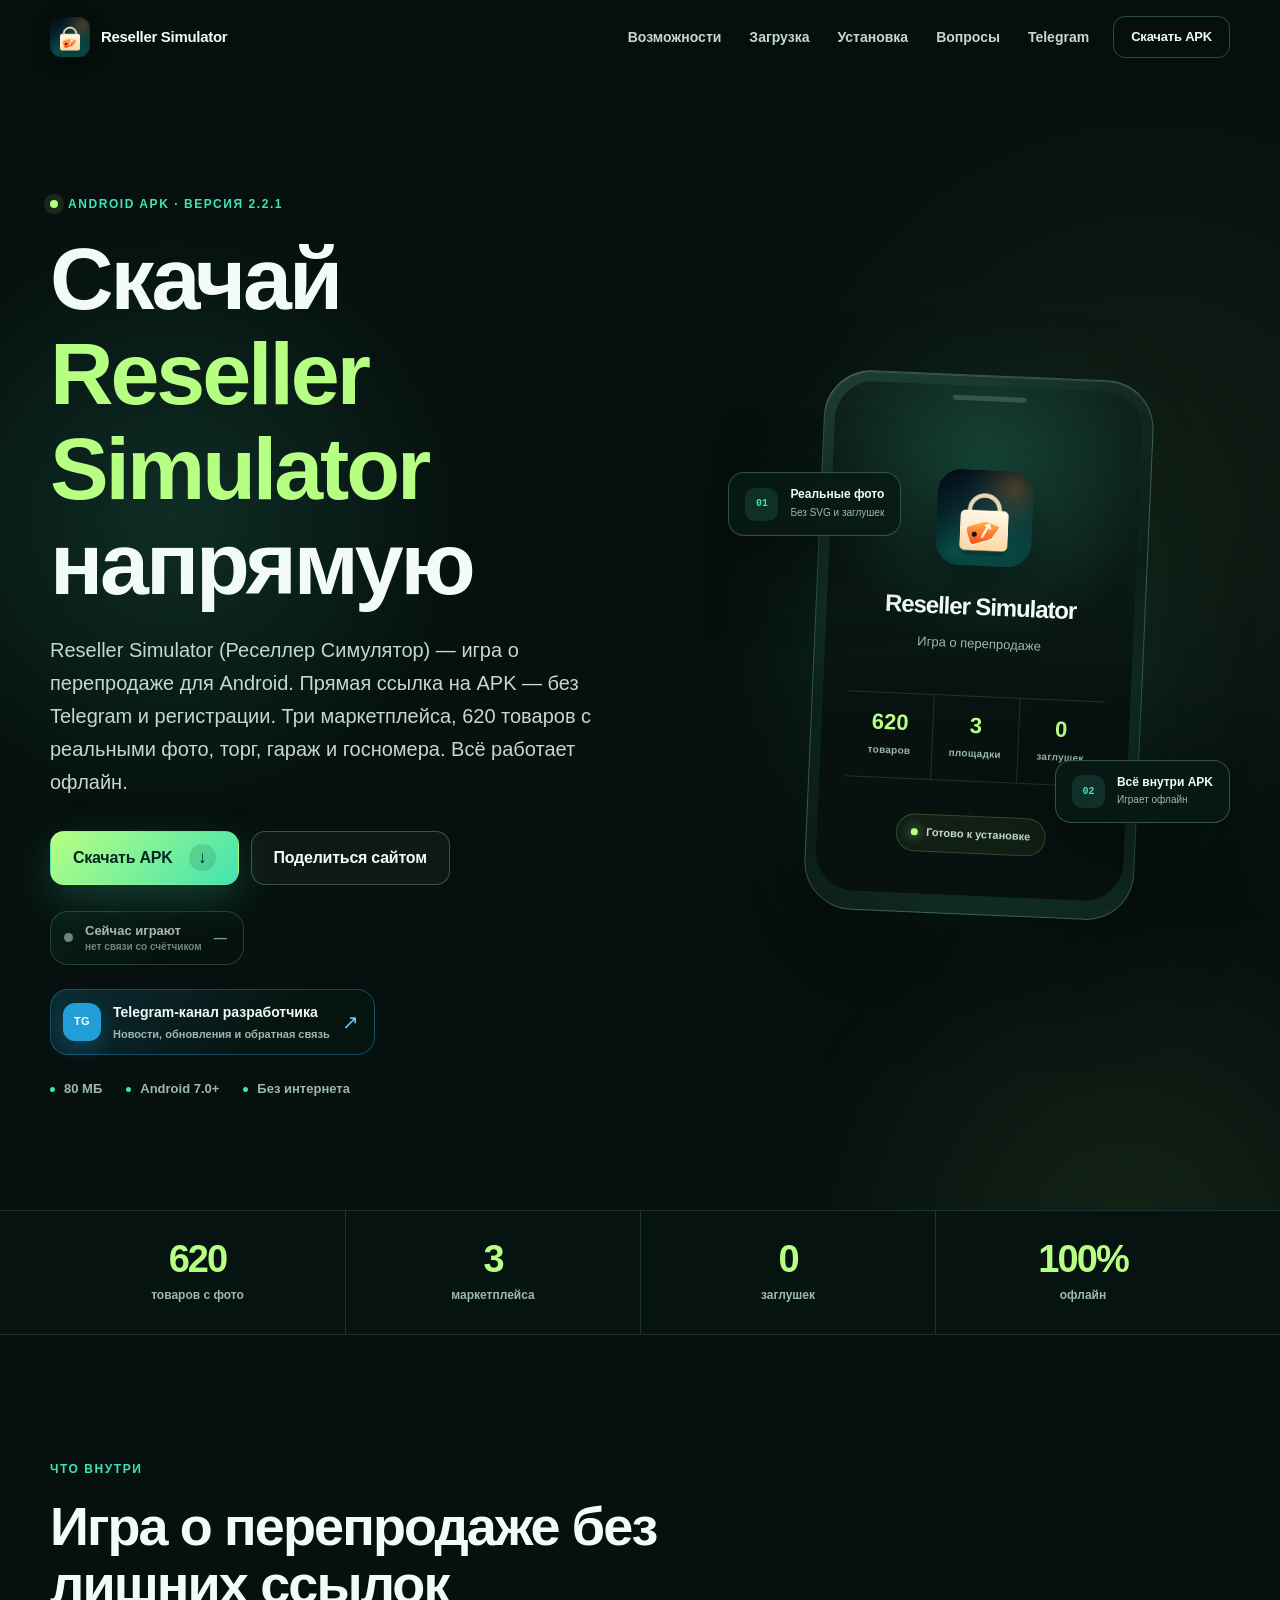
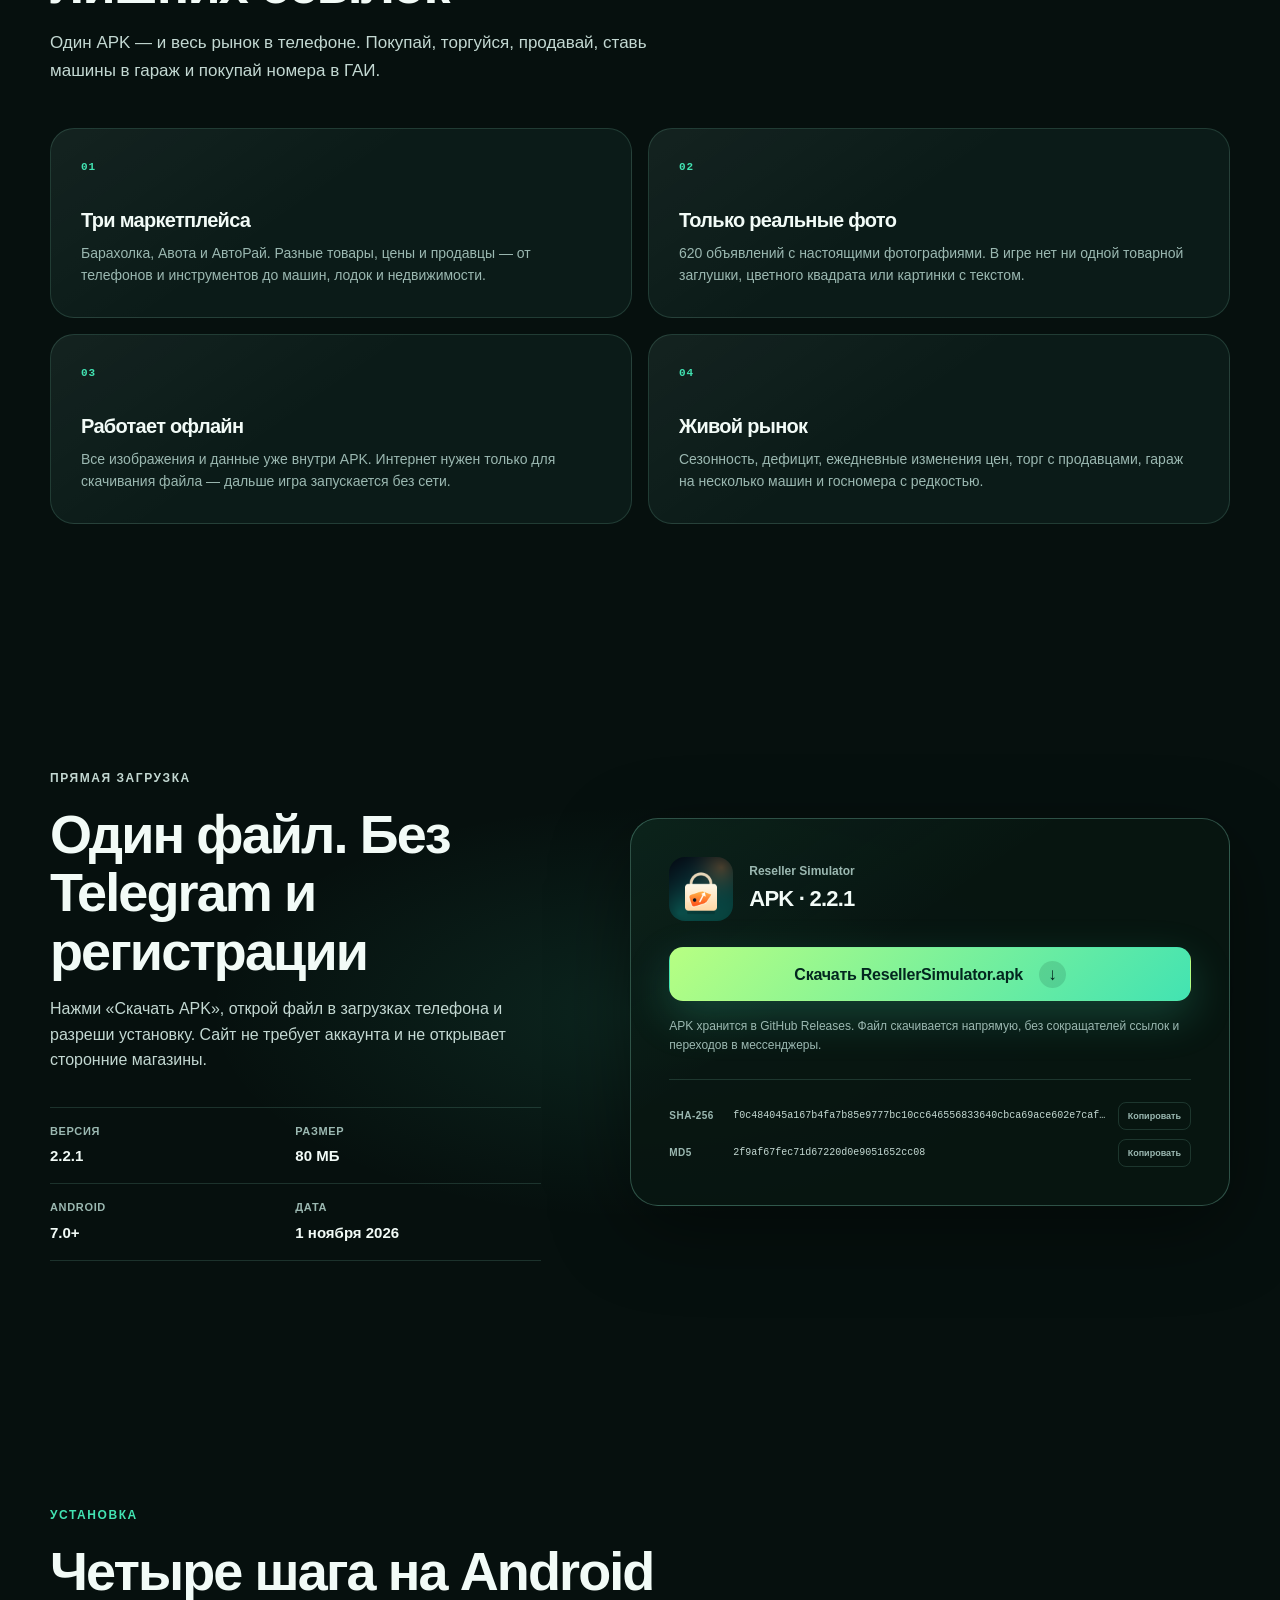
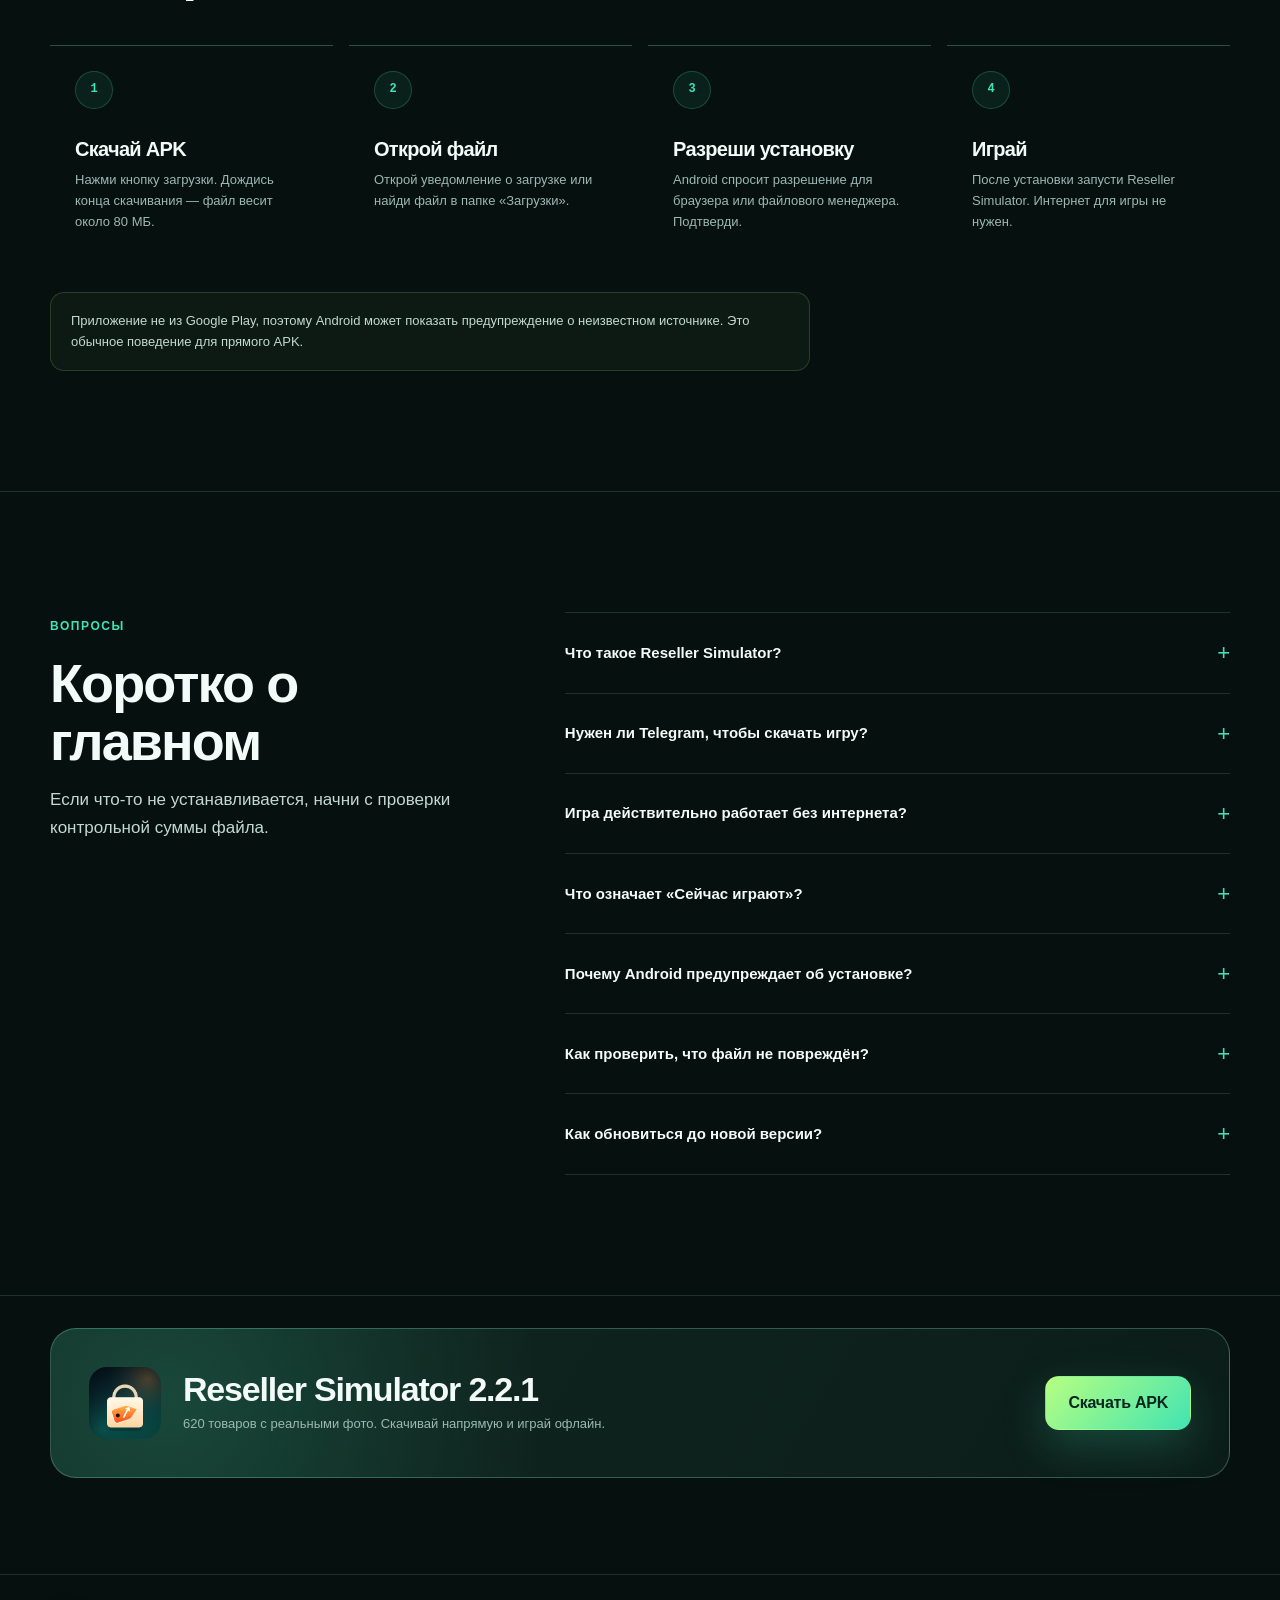
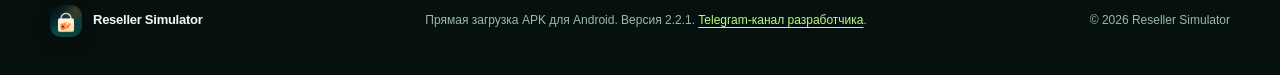
==== commit d83b8bed: "Add Reseller Simulator intro and FAQ for search" ====
--- a/index.html
+++ b/index.html
@@ -6,18 +6,71 @@
     <title>Reseller Simulator — скачать APK для Android</title>
     <meta
       name="description"
-      content="Прямая загрузка Reseller Simulator 2.2.1 для Android. 620 товаров с реальными фото, три маркетплейса, гараж, ГАИ и торг. Работает офлайн."
+      content="Reseller Simulator — игра о перепродаже для Android. Скачать APK 2.2.1 напрямую: 620 товаров с фото, три маркетплейса, гараж, ГАИ и торг. Работает офлайн."
     />
+    <meta name="robots" content="index, follow" />
+    <meta name="author" content="Reseller Simulator" />
+    <meta name="application-name" content="Reseller Simulator" />
+    <link rel="canonical" href="https://ivan1241.github.io/reseller-simulator-site/" />
     <meta name="theme-color" content="#07110f" />
     <meta property="og:type" content="website" />
+    <meta property="og:locale" content="ru_RU" />
+    <meta property="og:site_name" content="Reseller Simulator" />
     <meta property="og:title" content="Reseller Simulator — скачать APK" />
     <meta
       property="og:description"
-      content="Прямая ссылка на APK без Telegram и регистрации. Версия 2.2.1, Android 7.0+, работает офлайн."
+      content="Reseller Simulator — игра о перепродаже для Android. Скачать APK напрямую: 620 товаров, три маркетплейса, офлайн-режим."
     />
-    <meta property="og:image" content="./icon-512.png" />
+    <meta property="og:url" content="https://ivan1241.github.io/reseller-simulator-site/" />
+    <meta
+      property="og:image"
+      content="https://ivan1241.github.io/reseller-simulator-site/icon-512.png"
+    />
+    <meta property="og:image:width" content="512" />
+    <meta property="og:image:height" content="512" />
+    <meta property="og:image:alt" content="Reseller Simulator" />
+    <meta name="twitter:card" content="summary" />
+    <meta name="twitter:title" content="Reseller Simulator — скачать APK" />
+    <meta
+      name="twitter:description"
+      content="Reseller Simulator — игра о перепродаже для Android. Скачать APK напрямую: 620 товаров, три маркетплейса, офлайн-режим."
+    />
+    <meta
+      name="twitter:image"
+      content="https://ivan1241.github.io/reseller-simulator-site/icon-512.png"
+    />
     <link rel="icon" type="image/png" href="./icon-192.png" />
     <link rel="apple-touch-icon" href="./icon-192.png" />
+    <script type="application/ld+json">
+      {
+        "@context": "https://schema.org",
+        "@type": "SoftwareApplication",
+        "name": "Reseller Simulator",
+        "alternateName": ["Reseller Simulator APK", "Реселлер Симулятор"],
+        "applicationCategory": "GameApplication",
+        "operatingSystem": "Android 7.0+",
+        "softwareVersion": "2.2.1",
+        "fileSize": "83809847",
+        "inLanguage": "ru",
+        "isAccessibleForFree": true,
+        "downloadUrl": "https://github.com/ivan1241/reseller-simulator-site/releases/latest/download/ResellerSimulator.apk",
+        "installUrl": "https://ivan1241.github.io/reseller-simulator-site/",
+        "description": "Reseller Simulator — игра о перепродаже для Android. 620 товаров с реальными фото, три маркетплейса, гараж, ГАИ и торг. Работает офлайн.",
+        "image": "https://ivan1241.github.io/reseller-simulator-site/icon-512.png",
+        "sameAs": ["https://t.me/resellersim"],
+        "publisher": {
+          "@type": "Organization",
+          "name": "Reseller Simulator",
+          "url": "https://ivan1241.github.io/reseller-simulator-site/",
+          "sameAs": ["https://t.me/resellersim"]
+        },
+        "offers": {
+          "@type": "Offer",
+          "price": "0",
+          "priceCurrency": "RUB"
+        }
+      }
+    </script>
     <link rel="stylesheet" href="./styles.css" />
     <script src="./app.js" defer></script>
   </head>
@@ -58,6 +111,7 @@
             <h1>Скачай <span>Reseller Simulator</span> напрямую</h1>
 
             <p class="lead">
+              Reseller Simulator (Реселлер Симулятор) — игра о перепродаже для Android.
               Прямая ссылка на APK — без Telegram и регистрации. Три маркетплейса,
               620 товаров с реальными фото, торг, гараж и госномера. Всё работает офлайн.
             </p>
@@ -338,6 +392,15 @@
 
           <div class="faq-list">
             <details>
+              <summary>Что такое Reseller Simulator?</summary>
+              <p>
+                Reseller Simulator (Реселлер Симулятор) — игра для Android о перепродаже
+                товаров: покупка, торг и продажа на трёх маркетплейсах, гараж и госномера.
+                В APK уже входят 620 товаров с реальными фото, интернет для игры не нужен.
+              </p>
+            </details>
+
+            <details>
               <summary>Нужен ли Telegram, чтобы скачать игру?</summary>
               <p>
                 Нет. Кнопка на этом сайте ведёт прямо на APK. Telegram может быть
